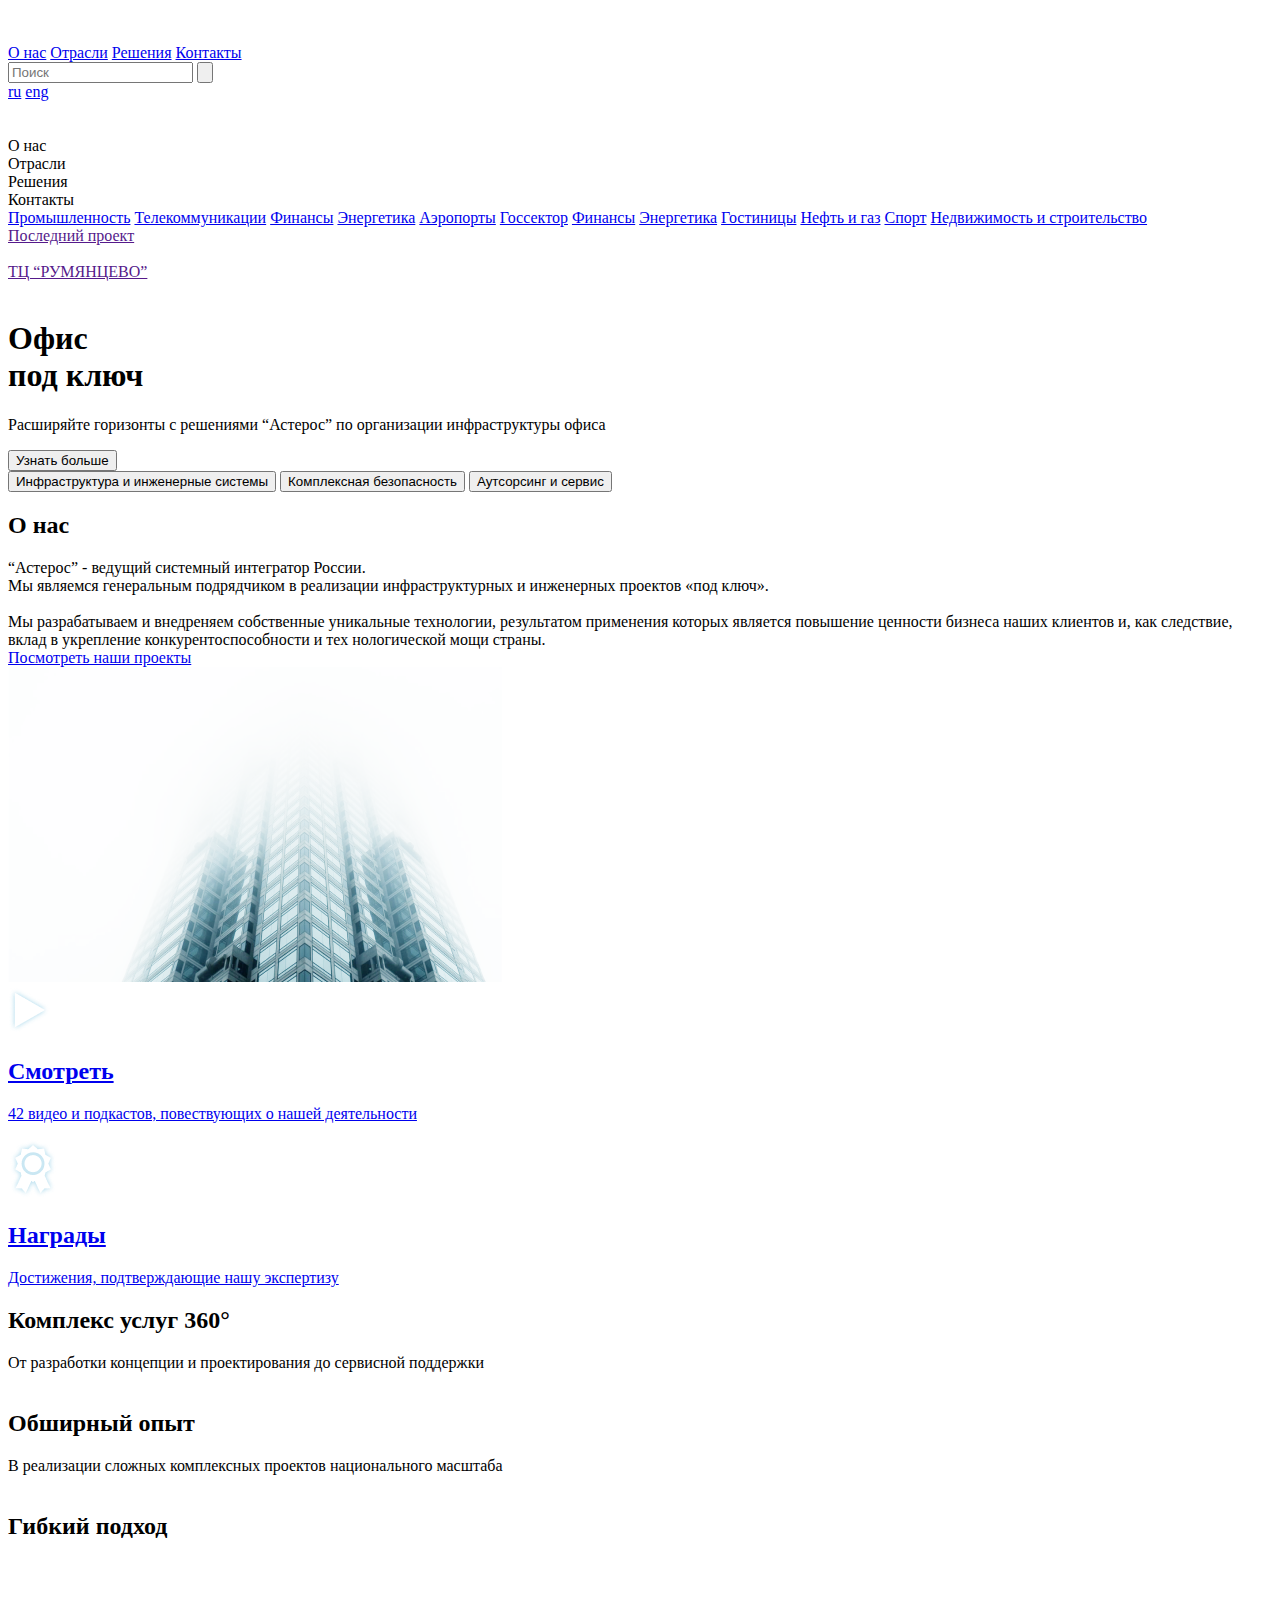
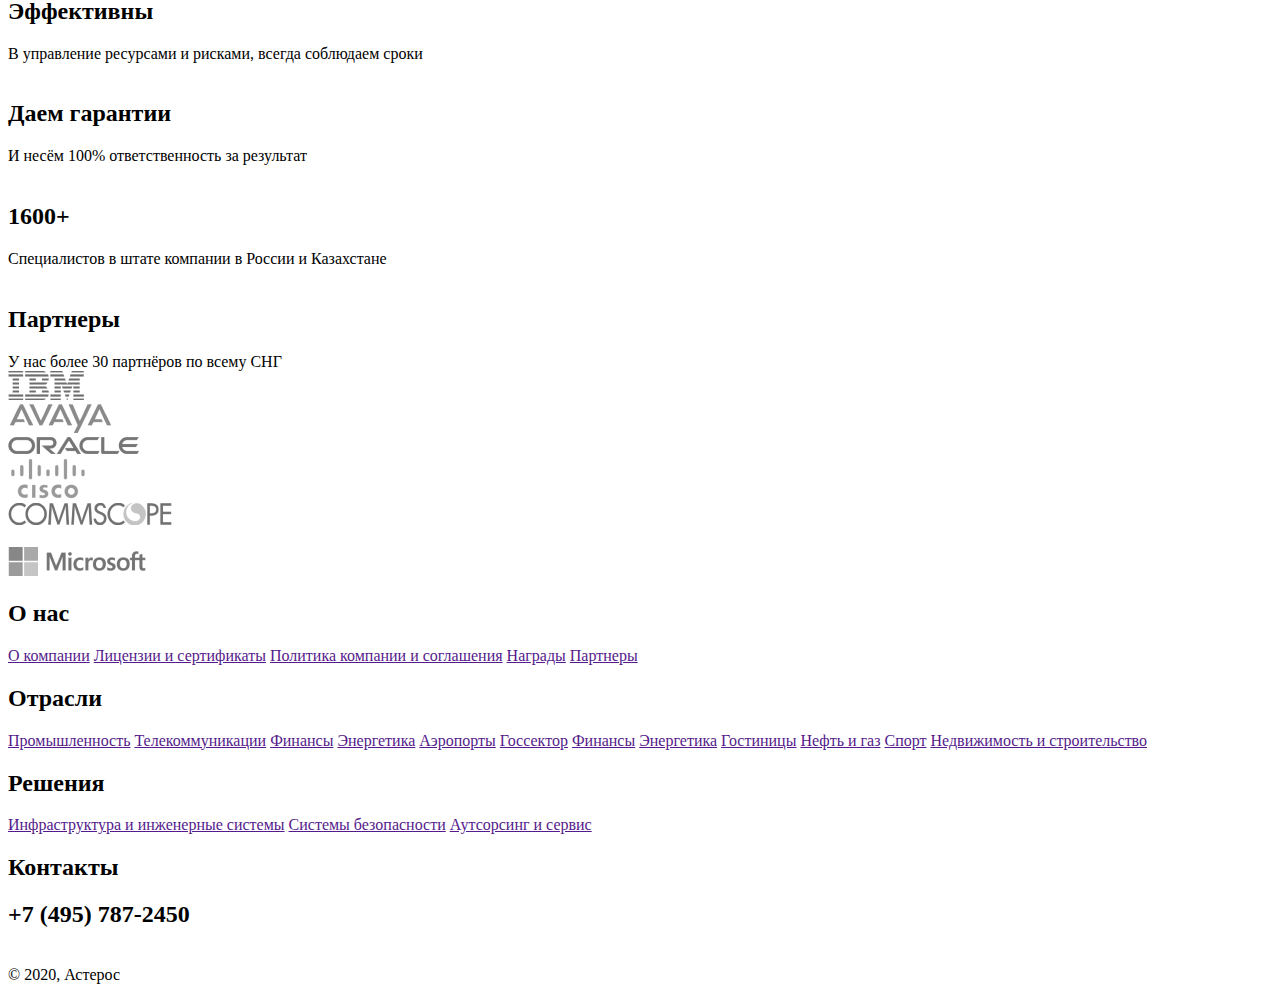
==== index.html @ a2f2f981 "Update index.html" ====
<!DOCTYPE html>
<html lang="ru">
<head>
    <meta charset="UTF-8">
    <meta name="viewport" content="width=device-width, initial-scale=1.0">
    <link rel="stylesheet" href="../Asteros/css/style.css">
    <link href="https://fonts.googleapis.com/css2?family=Montserrat:wght@200;300&family=Oswald:wght@200;300;400&display=swap" rel="stylesheet">
    <script src="https://ajax.googleapis.com/ajax/libs/jquery/2.2.0/jquery.min.js"></script>
    <script>
     jQuery(document).ready(function($){ 
        $(".header__burger").click(function(){
		$(".menu--dis").toggleClass("menu"); return false;
	});
        $(".menu__burger").click(function(){
		$(".menu--dis").toggleClass("menu"); return false;
	    });
    });
     </script>
    <title>Asteros</title>
</head>

<body>
    <!-- Header -->
    <header class="header">
        <div class="container">
            <div class="header__inner">
                <div class="header__burger">
                    <img src="img/header/burger.png" alt="">
                </div>

                <div class="header__logo">
                    <img src="img/header/Logo.png" alt="">
                </div>

                <nav class="nav">
                        <a class='nav__link' href="#">О нас</a>
                        <a class='nav__link' href="#">Отрасли</a>
                        <a class='nav__link' href="#">Решения</a>
                        <a class='nav__link' href="#">Контакты</a>
                </nav>

                <form class="search">
                    <input class="search__item" type="search" name="search" placeholder='Поиск' id="">
                    <button class="search__btn" type='submit'><img src="img/header/search.png" alt=""></button>
                </form>

                <div class="header__lang">
                   <a class='lang lang active' href="#">ru</a>
                   <a class='lang eng' href="#">eng</a>
                </div>
            </div>

            <div class="menu--dis">
                <div class="menu--white">
                    <div class="menu__burger"><img src="img/header/menu/burger.png" alt=""></div>

                    <div class="menu__title">
                        <div class="menu__logo"><img src="img/header/Logo.png" alt=""></div>
                        <div class="menu__links">
                            <div class="menu__links--text">О нас</div>
                            <div class="menu__links--text">Отрасли</div>
                            <div class="menu__links--text active">Решения</div>
                            <div class="menu__links--text">Контакты</div>
                        </div>
                    </div>
                </div>
                <div class="menu--blue">
                    <div class="menu__inner">
                        <div class="menu__text">
                            <a href="#">Промышленность</a>
                            <a href="#">Телекоммуникации</a>
                            <a href="#">Финансы</a>
                            <a href="#">Энергетика</a>
                            <a href="#">Аэропорты</a>
                            <a href="#">Госсектор</a>
                            <a href="#">Финансы</a>
                            <a href="#">Энергетика</a>
                            <a href="#">Гостиницы</a>
                            <a href="#">Нефть и газ</a>
                            <a href="#">Спорт</a>
                            <a href="#">Недвижимость и строительство</a>
                        </div>

                        <div class="proj">
                            <a href="">
                                <div class="proj__title">Последний проект</div>
                                <div class="proj__img"><img src="img/header/menu/proj.png" alt=""></div>
                                <div class="proj__text">ТЦ “РУМЯНЦЕВО”</div>
                            </a>
                        </div>
                    </div>
                </div>
            </div>





        </div>
    </header>
    <!-- /Header -->

    <!-- Intro -->
    <div class="intro">
        <div class="container">
            <div class="slider">
                <div class="slider__item"></div>
                <div class="slider__item"></div>
                <div class="slider__item"></div>
                <div class="slider__item slider__item--active"></div>
            </div>
            <div class="intro__inner">
                <div class="intro__img">
                    <img src="img/intro/intro.png" alt="">
                </div>

                <div class="intro__text">
                    <div class="intro__title">
                        <h1>Офис <br>под ключ</h1>
                    </div>

                    <div class="intro__description">
                        <p>Расширяйте горизонты с решениями “Астерос” по организации инфраструктуры офиса</p>
                    </div>

                    <button class="intro__btn btn">Узнать больше</button>
                </div>
            </div>
        </div>
    </div>
    <!-- /Intro -->

    <!-- Content -->
    <section class="section">
        <div class="container">
            <div class="content">
                <div class="content__menu content__menu--top ">
                    <button class="content__btn content__btn--top">Инфраструктура
                        и инженерные системы</button>
                    <button class="content__btn content__btn--top">Комплексная
                        безопасность</button>
                    <button class="content__btn content__btn--top">Аутсорсинг и сервис</button>
                </div>

                <div class="aboutus">

                    <div class="aboutus__text">
                        <div class="aboutus__title"><h2>О нас</h2></div>

                        <div class="aboutus__description">“Астерос” - ведущий системный интегратор России.
                        <br>Мы являемся генеральным подрядчиком в реализации инфраструктурных и инженерных проектов «под ключ».<br>
                        <br>Мы разрабатываем и внедреняем собственные уникальные технологии, результатом применения которых является повышение ценности бизнеса наших клиентов и, как следствие, вклад в укрепление конкурентоспособности и тех нологической мощи страны.</div>

                        <div class="aboutus__btn btn"><a href="#">Посмотреть наши проекты</a></div>
                    </div>

                    <div class="aboutus__img"><img src="img/content/img.png" alt=""></div>
                </div>

                <div class="content__menu content__menu--bottom">
                    <a href="#">
                        <div class="content__btn content__btn--bottom">
                            <div class="content__icon">
                                <img src="img/content/play.png" alt="">
                            </div>

                            <div class="content__title"><h2>Смотреть</h2></div>

                            <div class="content__text">
                                <p>42 видео и подкастов, повествующих о нашей деятельности </p>
                            </div>
                        </div>
                    </a>

                    <a href="#">
                        <div class="content__btn content__btn--bottom">
                            <div class="content__icon">
                                <img src="img/content/reward.png" alt="">
                            </div>

                            <div class="content__title"><h2>Награды</h2></div>

                            <div class="content__text">
                                <p>Достижения, подтверждающие нашу экспертизу </p>
                            </div>
                        </div>
                    </a>
                </div>
            </div>
        </div>
    </section>
    <!-- /Content -->

    <!-- Advantage -->
    <section class="section">
        <div class="container">
            <div class="advantage">
                <div class="advantage__block">
                    <div class="advantage__text">
                        <div class="advantage__title"><h2>Комплекс услуг 360°</h2></div>
                        <div class="advantage__description">От разработки концепции и проектирования до сервисной поддержки</div>
                    </div>
                    <div class="advantage__icon"><img src="img/advantage/key.png" alt=""></div>
                </div>

                <div class="advantage__block">
                    <div class="advantage__text">
                        <div class="advantage__title"><h2>Обширный опыт</h2></div>
                        <div class="advantage__description">В реализации сложных комплексных проектов национального масштаба</div>
                    </div>
                    <div class="advantage__icon"><img src="img/advantage/like.png" alt=""></div>
                </div>

                <div class="advantage__block last">
                    <div class="advantage__text">
                        <div class="advantage__title"><h2>Гибкий подход</h2></div>
                        <div class="advantage__description advantage__description--disable"></div>
                    </div>
                    <div class="advantage__icon"><img src="img/advantage/wave.png" alt=""></div>
                </div>

                <div class="advantage__block">
                    <div class="advantage__text">
                        <div class="advantage__title"><h2>Эффективны</h2></div>
                        <div class="advantage__description">В управление ресурсами и рисками, всегда соблюдаем сроки</div>
                    </div>
                    <div class="advantage__icon"><img src="img/advantage/flag.png" alt=""></div>
                </div>

                <div class="advantage__block">
                    <div class="advantage__text">
                        <div class="advantage__title"><h2>Даем гарантии</h2></div>
                        <div class="advantage__description">И несём 100% ответственность за результат</div>
                    </div>
                    <div class="advantage__icon"><img src="img/advantage/shld.png" alt=""></div>
                </div>

                <div class="advantage__block last">
                    <div class="advantage__text">
                        <div class="advantage__title"><h2>1600+</h2></div>
                        <div class="advantage__description">Специалистов в штате компании в России и Казахстане</div>
                    </div>
                    <div class="advantage__icon"><img src="img/advantage/pers.png" alt=""></div>
                </div>

            </div>
        </div>
    </section>
    <!-- /Advantage -->

    <!-- Partners -->
    <section class="section">
        <div class="container">
            <div class="partners">
                <div class="partners__text">
                    <div class="partners__title"><h2>Партнеры</h2></div>
                    <div class="partners__description">У нас более 30 партнёров по всему СНГ</div>
                </div>
                <div class="partners__icons">
                    <div class="partners__img"><img src="img/partners/ibm.png" alt=""></div>
                    <div class="partners__img"><img src="img/partners/avaya.png" alt=""></div>
                    <div class="partners__img"><img src="img/partners/oracle.png" alt=""></div>
                    <div class="partners__img"><img src="img/partners/cisco.png" alt=""></div>
                    <div class="partners__img"><img src="img/partners/commscope.png" alt=""></div>
                    <div class="partners__img"><img src=".img/partners/hp.png" alt=""></div>
                    <div class="partners__img"><img src="img/partners/ms.png" alt=""></div>
                </div>
            </div>
        </div>
    </section>
    <!-- /Partners -->

    <!-- Footer -->
    <footer class="footer">
        <div class="container">
            <div class="footer__menu">
                <div class="footer__col">
                    <div class="footer__title"><h2>О нас</h2></div>
                    <div class="footer__links">
                        <a href="">О компании</a>
                        <a href="">Лицензии и сертификаты</a>
                        <a href="">Политика компании и соглашения</a>
                        <a href="">Награды</a>
                        <a href="">Партнеры</a>
                    </div>
                </div>

                <div class="footer__col">
                    <div class="footer__title"><h2>Отрасли</h2></div>
                    <div class="footer__links">
                        <a href="">Промышленность</a>
                        <a href="">Телекоммуникации</a>
                        <a href="">Финансы</a>
                        <a href="">Энергетика</a>
                        <a href="">Аэропорты</a>
                        <a href="">Госсектор</a>
                        <a href="">Финансы</a>
                        <a href="">Энергетика</a>
                        <a href="">Гостиницы</a>
                        <a href="">Нефть и газ</a>
                        <a href="">Спорт</a>
                        <a href="">Недвижимость и строительство</a>
                    </div>
                </div>

                <div class="footer__col">
                    <div class="footer__title"><h2>Решения</h2></div>
                    <div class="footer__links">
                        <a href="">Инфраструктура и инженерные системы</a>
                        <a href="">Системы безопасности</a>
                        <a href="">Аутсорсинг и сервис</a>
                    </div>
                </div>

                <div class="footer__col">
                    <div class="footer__title"><h2>Контакты</h2></div>
                    <div class="footer__contacts">
                        <h2>+7 (495) 787-2450</h2>
                        <div class="footer__social">
                            <a href=""><img src="img/social/mail.png" alt=""></a>
                            <a href=""><img src="img/social/fb.png" alt=""></a>
                            <a href=""><img src="img/social/insta.png" alt=""></a>
                        </div>
                    </div>
                </div>
            </div>
            <div class="footer__row">
                <div class="footer__text">© 2020, Астерос</div>
            </div>
        </div>
    </footer>
    <!-- /Footer -->

</body>

</html>
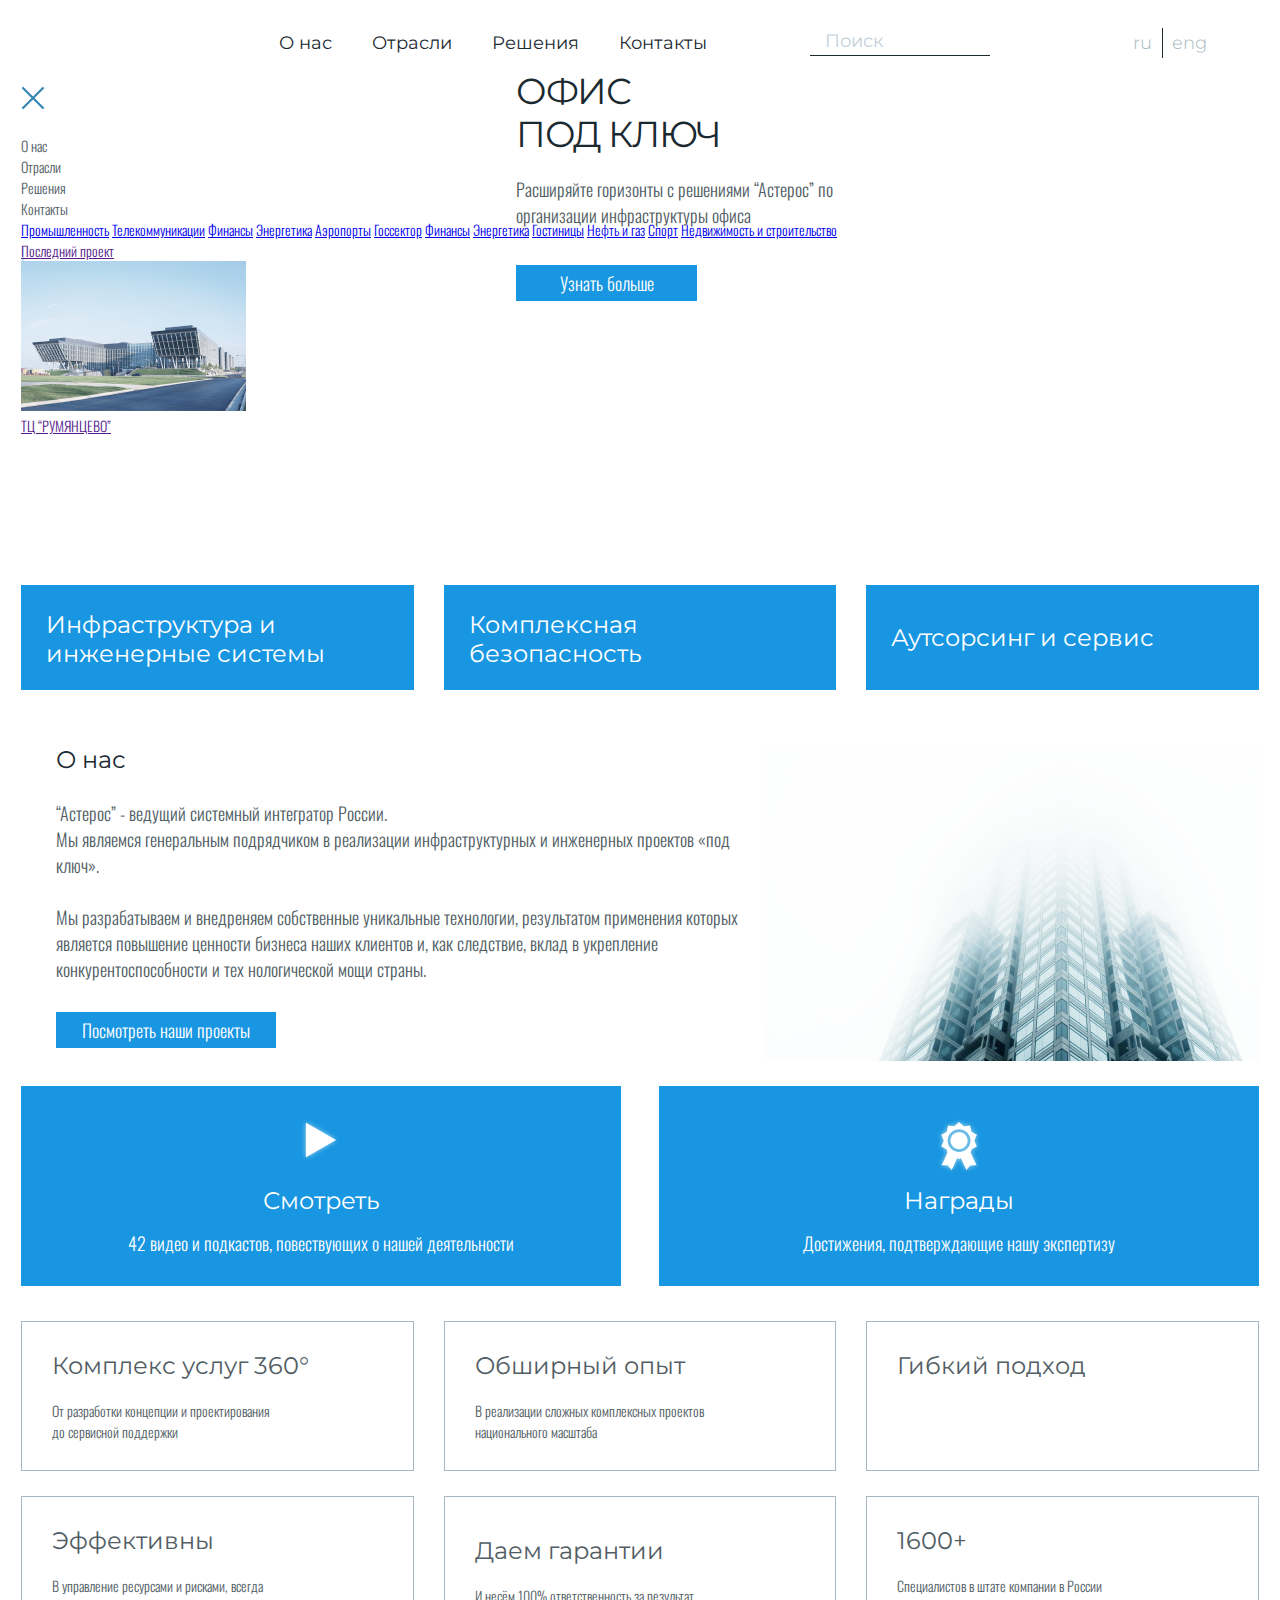
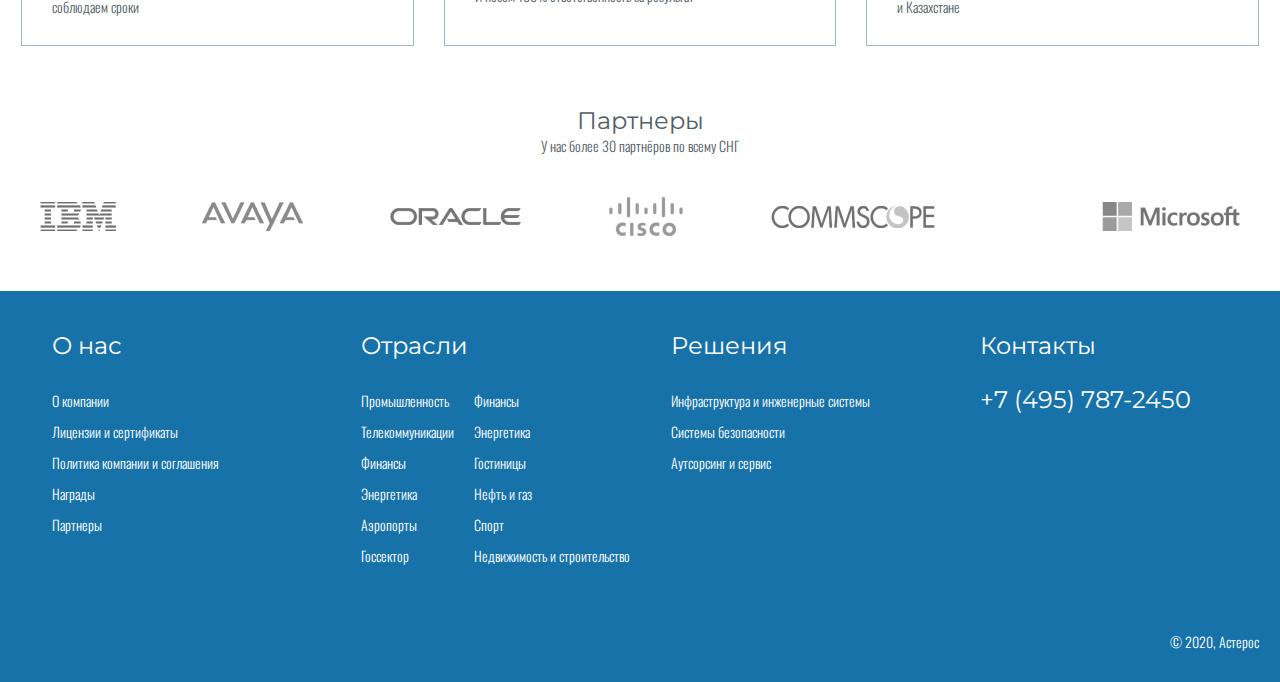
==== commit b2777787: "Update index.html" ====
--- a/index.html
+++ b/index.html
@@ -3,7 +3,7 @@
 <head>
     <meta charset="UTF-8">
     <meta name="viewport" content="width=device-width, initial-scale=1.0">
-    <link rel="stylesheet" href="../Asteros/css/style.css">
+    <link rel="stylesheet" href="style.css">
     <link href="https://fonts.googleapis.com/css2?family=Montserrat:wght@200;300&family=Oswald:wght@200;300;400&display=swap" rel="stylesheet">
     <script src="https://ajax.googleapis.com/ajax/libs/jquery/2.2.0/jquery.min.js"></script>
     <script>
--- a/style.css
+++ b/style.css
@@ -0,0 +1,541 @@
+body {
+    margin: 0;
+
+    font-family: 'Oswald', sans-serif;
+    font-size: 14px;
+    font-weight: 300;
+    color: #525E65;
+}
+
+*,
+*:before,
+*:after {
+    box-sizing: border-box;
+}
+
+h1,h2,h3,p {
+    margin: 0;
+    padding: 0;
+}
+
+/* Container 
+======================================*/
+.container {
+    width: 100%;
+    max-width: 1238px;
+    margin: 0 auto;
+    position: relative;
+}
+
+/* Section
+===================================== */
+.section {
+    margin-top: 35px;
+}
+
+/* Nav 
+======================================*/
+.nav{
+    font-size: 18px;
+    font-family: 'Montserrat', sans-serif;
+
+    display: flex;
+}
+
+.nav__link{    
+    text-decoration: none;
+
+    margin-right: 40px;
+
+    color: #1B2931;
+    font-weight: 400;
+    
+    background-image: linear-gradient(#1B2931, #1B2931);
+    background-position: 0% 100%;
+    background-repeat: no-repeat;
+    background-size: 0% 1px;
+    transition: background-size .2s;
+}
+.nav__link:last-child {
+    margin-right: 0;
+}
+.nav__link:hover {
+    background-size: 100% 1px;
+}
+
+/* Search
+===================================== */
+.search {
+    display: flex;
+    align-items: center;
+
+    margin-left: 35px:
+}
+.search__item {
+    padding: 5px 15px 5px 15px;
+
+    border: none;
+    border-bottom: 1px solid #1B2931;
+    max-width: 180px;
+}
+::placeholder {
+    font-family: 'Montserrat', sans-serif;
+    font-size: 18px;
+    color: #C3D0D8;
+}
+.search__btn {
+    border: none;
+    background-color: transparent;
+
+    padding: 0;
+    margin: 0 20px;
+
+    cursor: pointer;
+}
+
+/* Header
+===================================== */
+.header {
+    width: 100%;
+    position: absolute;
+    top: 0;
+    left: 0;
+    z-index: 1000;
+}
+
+.header__inner {
+    display: flex;
+    justify-content: space-around;
+    align-items: center;
+
+    padding: 30px 0;
+}
+
+.header__lang {
+    display: flex;
+    justify-content: space-between;
+}
+    
+.lang {
+    font-family: 'Montserrat', sans-serif;
+    font-size: 18px;
+    color: #A8B8C1;
+    text-decoration: none;
+
+    background-image: linear-gradient(#79C6F4, #79C6F4);
+    background-position: 0% 100%;
+    background-repeat: no-repeat;
+    background-size: 0% 1px;
+    transition: background-size .2s;
+    
+    margin-right: 20px;
+}
+.lang:hover{
+    background-size: 100% 1px;
+}
+.lang:last-child {
+    margin-right: 0;
+    border-right: none;
+}
+
+.eng {
+    position: relative;
+}
+.eng::before {
+    content: "";
+
+    height: 30px;
+
+    border-left: 1px solid #1B2931;
+    
+    position: absolute;
+    top: -4px;
+    left: -10px;
+}
+.lang--active {
+    color: #1B2931;
+    background-image: linear-gradient(#79C6F4, #79C6F4);
+    background-position: 0% 100%;
+    background-repeat: no-repeat;
+    background-size: 100% 1px;
+}
+
+/* Intro
+===================================== */
+.intro {
+    height: 550px;
+
+    padding-top: 70px;
+}
+
+.intro__inner {
+    display: flex;
+}
+
+.intro__img {
+    margin-left: 105px;
+}
+.intro__img >img {
+    max-width: 100%;
+    max-height: 480px;
+    height: auto;
+
+    display: block;
+}
+
+.intro__text {
+    display: flex;
+    flex-direction: column;
+    justify-content: center;
+
+    margin: 0 auto;
+
+    max-width: 353px;
+}
+
+.intro__title{
+    font-family: 'Montserrat', sans-serif;
+    text-transform: uppercase;
+    letter-spacing: -0.1em;
+}
+.intro__title > h1 {
+    font-weight: 400;
+    font-size: 36px;
+    color: #1B2931;
+    line-height: 1.2;
+
+    margin-bottom: 0;
+}
+
+.intro__description{
+    font-size: 18px;
+
+    margin-top: 20px;
+    
+    max-height: 300px;
+    overflow: hidden;
+}
+
+.intro__btn {
+    width: 181px;
+    height: 36px;
+
+    margin-top: 37px;
+}
+.btn {
+    font-size: 18px;
+    font-family: 'Oswald', sans-serif;
+    font-weight: 300;
+    color: white;
+    background-color: #1896E1;
+
+    border: 1px solid transparent;
+    cursor: pointer;
+}
+
+/* Slider
+===================================== */
+.slider {
+    position: absolute;
+    top: 176px;
+    left: 0;
+
+    display: flex;
+    flex-direction: column;
+    justify-content: space-between;
+    align-items: center;
+    
+    height: 130px;
+    cursor: pointer;
+}
+
+.slider__item {
+    content: "";
+
+    height: 25px;
+    border-left: 2px solid #1896E1;
+
+    opacity: .25;
+}
+.slider__item:hover {
+    transition: opacity 0.2s linear;
+    transition: border-width 0.1s linear;
+    opacity: 1;
+    border-width: 4px;
+}
+
+.slider__item--active {
+    border-left: 4px solid#1896E1;
+    opacity: 1;
+}
+
+/* Content
+===================================== */
+.content {
+
+}
+
+.content__menu {
+    display: flex;
+    flex-direction: row;
+
+}
+
+.content__menu--bottom {
+    justify-content: space-between;
+}
+.content__menu--bottom > a {
+    text-decoration: none;
+}
+
+.content__btn {
+    display: block;
+
+    background-color: #1896E1;
+    color: white;
+
+    font-size: 24px;
+    font-family: 'Montserrat', sans-seriif;
+    border: none;
+
+    margin-right: 30px;
+
+    cursor: pointer;
+}
+
+.content__btn--bottom {
+    text-decoration: none;
+    color: white;
+
+    display: flex;
+    flex-direction: column;
+    align-items: center;
+    justify-content: center;
+    
+    width: 600px;
+    height: 200px;
+}
+
+.content__btn--top {
+    width: 393px;
+    height: 105px;
+
+    text-align: left;
+
+    padding: 25px;
+}
+
+.content__btn:last-child {
+    margin-right: 0;
+}
+
+.content__title {
+    margin-top: 10px;
+}
+h2 {
+    font-family: 'Montserrat', sans-serif;
+    font-size: 24px;
+    font-weight: normal;
+}
+
+.content__text {
+    margin-top: 15px;
+}
+.content__text > p {
+    font-size: 18px;
+    font-family: 'Oswald', sans-serif;
+    font-weight: 300;
+}
+
+.content__icon {
+    max-height: 60px;
+    height: 100%;
+}
+
+/* About us
+===================================== */
+.aboutus {
+    display: flex;
+
+    margin-bottom: 25px;
+    
+}
+
+.aboutus__text {
+    margin-top: 56px;
+    padding-left: 35px;
+
+    font-size: 18px;
+}
+
+.aboutus__title {
+    margin-bottom: 25px;
+}
+.aboutus__title > h2{
+    font-family: 'Montserrat', sans-serif;
+    font-size: 24px;
+    font-weight: 400;
+    line-height: 1.2;
+
+    color: #1B2931;
+
+    margin: 0;
+}
+
+.aboutus__btn {
+    width: 220px;
+    height: 36px;
+
+    display: flex;
+    justify-content: center;
+    align-items: center;
+
+    margin-top: 30px;
+}
+.aboutus__btn > a {
+    text-decoration: none;
+    color: white;
+}
+
+.aboutus__img {
+    padding-top: 56px;
+}
+.aboutus__img > img {
+    display: block;
+}
+
+/* Advantage
+===================================== */
+.advantage {
+    display: flex;
+    flex-direction: row;
+    flex-wrap: wrap;
+    justify-content: space-between;
+}
+
+.advantage__block {
+    height: 150px;
+    border: 1px solid #A8B8C1;
+
+    flex: 1 1 30%;
+
+    margin: 0 30px 25px 0;
+
+    display: flex;
+    align-items: center;
+}
+
+.last {
+    margin:  0;
+}
+
+.advantage__text {
+    padding: 0 15px 0 30px ;
+
+    flex: 0 0 80%;
+}
+
+.advantage__title > h2 {
+    font-weight: 400;
+}
+
+.advantage__description{
+    margin-top: 20px;
+}
+.advantage__description--disable {
+    height: 42px;
+}
+
+.advantage__icon {
+    flex: 0 0 20%;
+
+    position: relative;
+}
+.advantage__icon > img {
+    position: absolute;
+    left: 0;
+    top: -50px;
+}
+
+/* Partners
+===================================== */
+.partners {
+    display: flex;
+    flex-direction: column;
+    align-items: center;
+}
+
+.partners__text {
+    text-align: center;
+}
+
+.partners__icons {
+    width: 100%;
+    max-width: 1200px;
+
+    margin-top: 40px;
+
+    display: flex;
+    flex-direction: row;
+    align-items: center;
+    justify-content: space-between;
+}
+
+/* Footer
+===================================== */
+.footer {
+    padding-top: 40px;
+    margin-top: 50px;
+
+    background-color: #1672A9;
+}
+
+.footer__menu {
+    display: flex;
+    flex-direction: row;
+    justify-content: space-around;
+}
+
+.footer__col {
+    flex: 0 0 20%;
+    color: white;
+}
+
+.footer__links {
+    display: flex;
+    flex-direction: column;
+    flex-wrap: wrap;
+    column-gap: 20px;
+
+    max-height: 190px;
+
+    margin-top: 20px;
+}
+.footer__links > a {
+    text-decoration: none;
+    
+    color: white;
+
+    margin-top: 10px;
+}
+
+.footer__contacts > h2{
+    margin: 25px 0 25px 0;
+}
+
+.footer__social {
+    display: flex;
+    flex-direction: row;
+    align-items: center;
+}
+.footer__social > a > img {
+    margin-right: 15px;
+}
+
+.footer__row {
+    color: white;
+
+    text-align: right;
+    margin-top: 65px;
+    padding-bottom: 30px;
+}
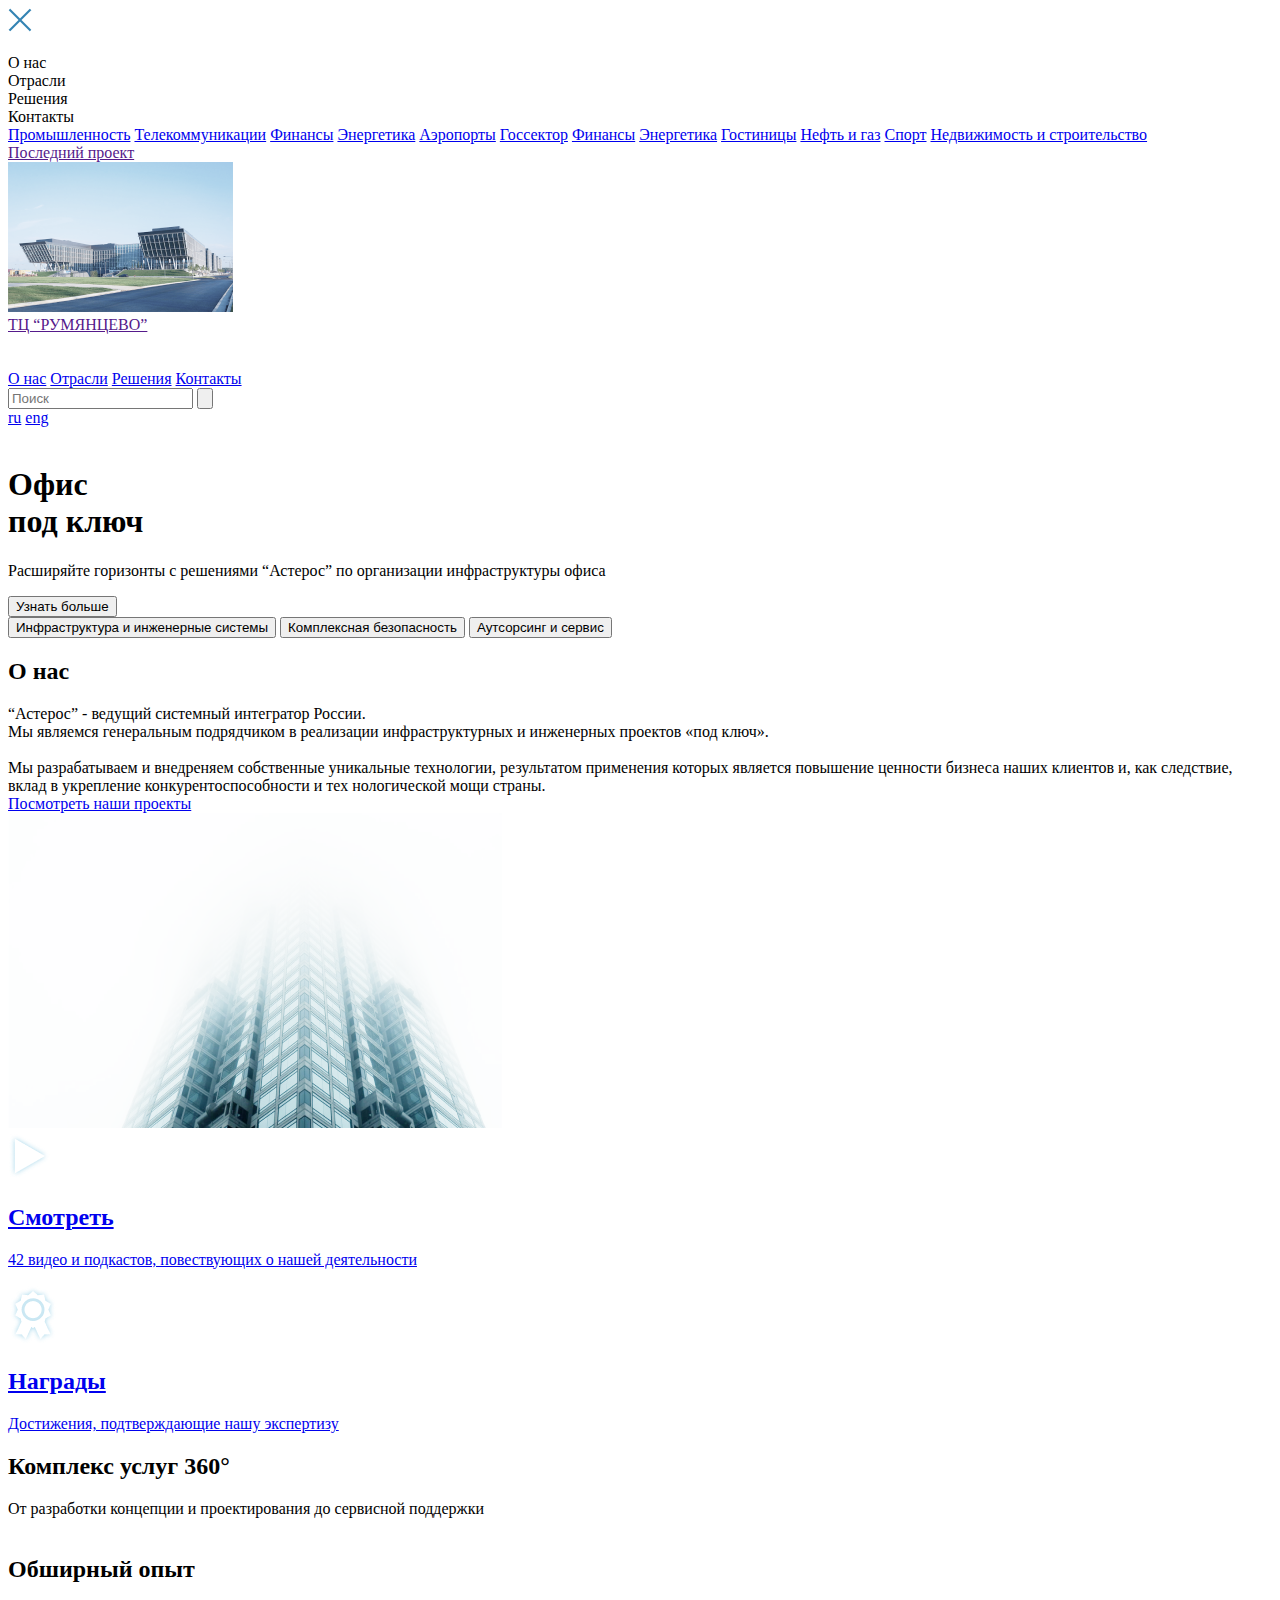
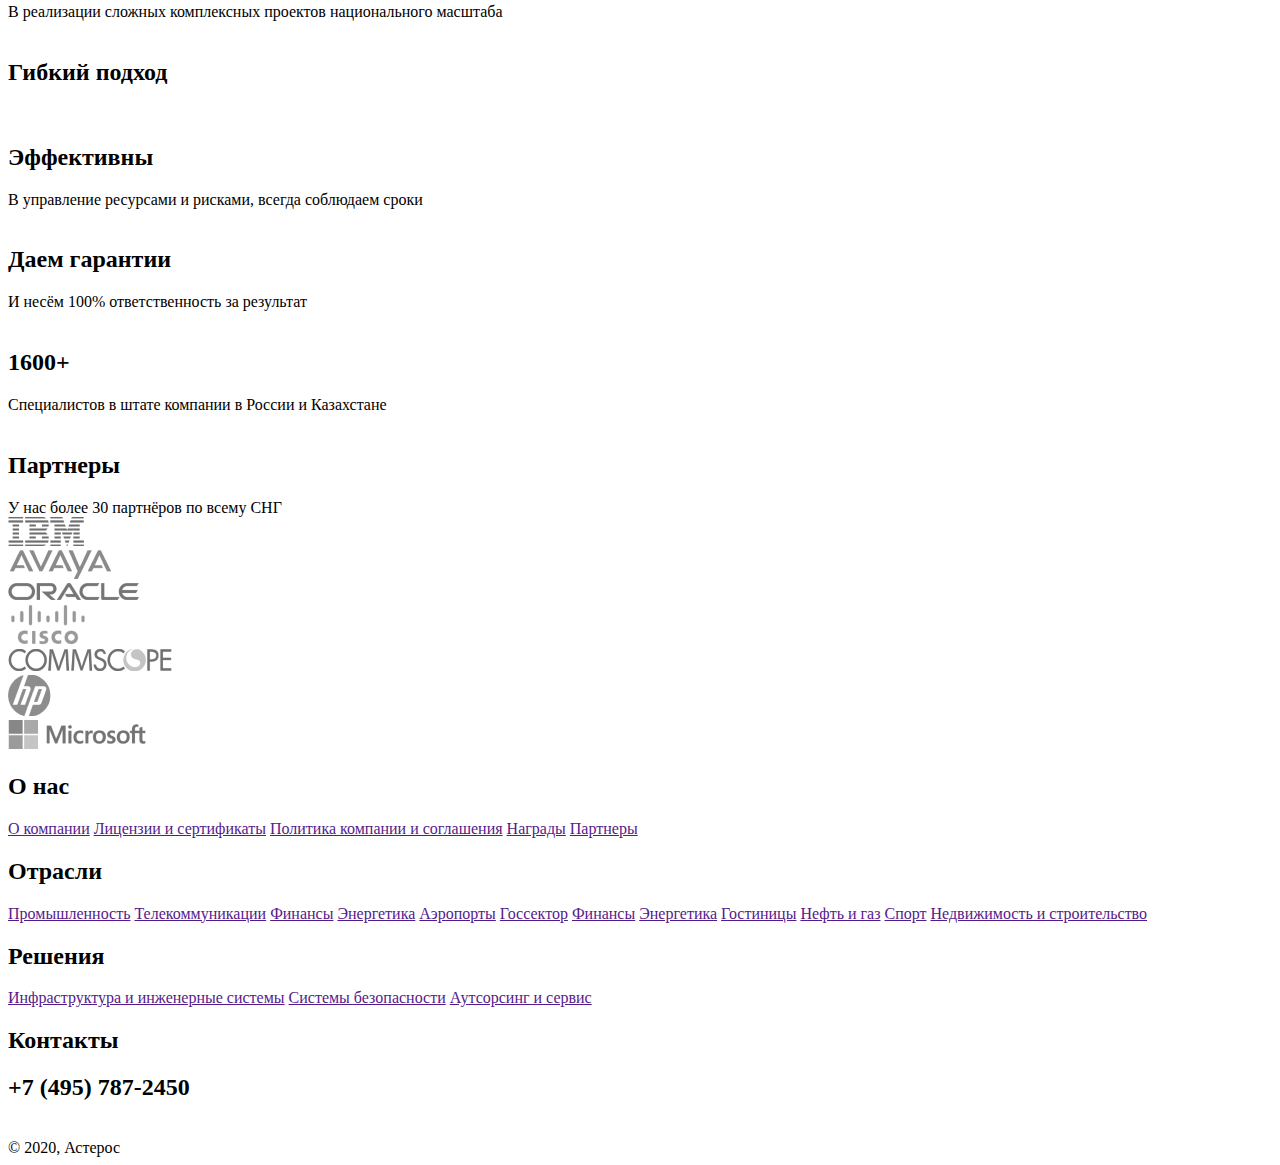
==== commit 1134f826: "Update index.html" ====
--- a/index.html
+++ b/index.html
@@ -3,7 +3,7 @@
 <head>
     <meta charset="UTF-8">
     <meta name="viewport" content="width=device-width, initial-scale=1.0">
-    <link rel="stylesheet" href="style.css">
+    <link rel="stylesheet" href="css/style.css">
     <link href="https://fonts.googleapis.com/css2?family=Montserrat:wght@200;300&family=Oswald:wght@200;300;400&display=swap" rel="stylesheet">
     <script src="https://ajax.googleapis.com/ajax/libs/jquery/2.2.0/jquery.min.js"></script>
     <script>
@@ -22,6 +22,52 @@
 <body>
     <!-- Header -->
     <header class="header">
+
+        <div class="menu--dis">
+            <div class="menu--white">
+                <div class="menu__burger"><img src="img/header/menu/burger.png" alt=""></div>
+
+                <div class="menu__title">
+                    <div class="menu__logo"><img src="img/header/Logo.png" alt=""></div>
+                    <div class="menu__links">
+                        <div class="menu__links--text">О нас</div>
+                        <div class="menu__links--text active">Отрасли</div>
+                        <div class="menu__links--text">Решения</div>
+                        <div class="menu__links--text">Контакты</div>
+                    </div>
+                </div>
+            </div>
+            <div class="menu--blue">
+                <div class="menu__inner">
+                    <div class="menu__text">
+                        <a href="#">Промышленность</a>
+                        <a href="#">Телекоммуникации</a>
+                        <a href="#">Финансы</a>
+                        <a href="#">Энергетика</a>
+                        <a href="#">Аэропорты</a>
+                        <a href="#">Госсектор</a>
+                        <a href="#">Финансы</a>
+                        <a href="#">Энергетика</a>
+                        <a href="#">Гостиницы</a>
+                        <a href="#">Нефть и газ</a>
+                        <a href="#">Спорт</a>
+                        <a href="#">Недвижимость и строительство</a>
+                    </div>
+
+                    <div class="proj">
+                        <a href="">
+                            <div class="proj__title">Последний проект</div>
+                            <div class="proj__img"><img src="img/header/menu/proj.png" alt=""></div>
+                            <div class="proj__text">ТЦ “РУМЯНЦЕВО”</div>
+                        </a>
+                    </div>
+                </div>
+            </div>
+        </div>
+
+
+
+
         <div class="container">
             <div class="header__inner">
                 <div class="header__burger">
@@ -50,47 +96,7 @@
                 </div>
             </div>
 
-            <div class="menu--dis">
-                <div class="menu--white">
-                    <div class="menu__burger"><img src="img/header/menu/burger.png" alt=""></div>
-
-                    <div class="menu__title">
-                        <div class="menu__logo"><img src="img/header/Logo.png" alt=""></div>
-                        <div class="menu__links">
-                            <div class="menu__links--text">О нас</div>
-                            <div class="menu__links--text">Отрасли</div>
-                            <div class="menu__links--text active">Решения</div>
-                            <div class="menu__links--text">Контакты</div>
-                        </div>
-                    </div>
-                </div>
-                <div class="menu--blue">
-                    <div class="menu__inner">
-                        <div class="menu__text">
-                            <a href="#">Промышленность</a>
-                            <a href="#">Телекоммуникации</a>
-                            <a href="#">Финансы</a>
-                            <a href="#">Энергетика</a>
-                            <a href="#">Аэропорты</a>
-                            <a href="#">Госсектор</a>
-                            <a href="#">Финансы</a>
-                            <a href="#">Энергетика</a>
-                            <a href="#">Гостиницы</a>
-                            <a href="#">Нефть и газ</a>
-                            <a href="#">Спорт</a>
-                            <a href="#">Недвижимость и строительство</a>
-                        </div>
-
-                        <div class="proj">
-                            <a href="">
-                                <div class="proj__title">Последний проект</div>
-                                <div class="proj__img"><img src="img/header/menu/proj.png" alt=""></div>
-                                <div class="proj__text">ТЦ “РУМЯНЦЕВО”</div>
-                            </a>
-                        </div>
-                    </div>
-                </div>
-            </div>
+            
 
 
 
@@ -262,7 +268,7 @@
                     <div class="partners__img"><img src="img/partners/oracle.png" alt=""></div>
                     <div class="partners__img"><img src="img/partners/cisco.png" alt=""></div>
                     <div class="partners__img"><img src="img/partners/commscope.png" alt=""></div>
-                    <div class="partners__img"><img src=".img/partners/hp.png" alt=""></div>
+                    <div class="partners__img"><img src="img/partners/hp.png" alt=""></div>
                     <div class="partners__img"><img src="img/partners/ms.png" alt=""></div>
                 </div>
             </div>
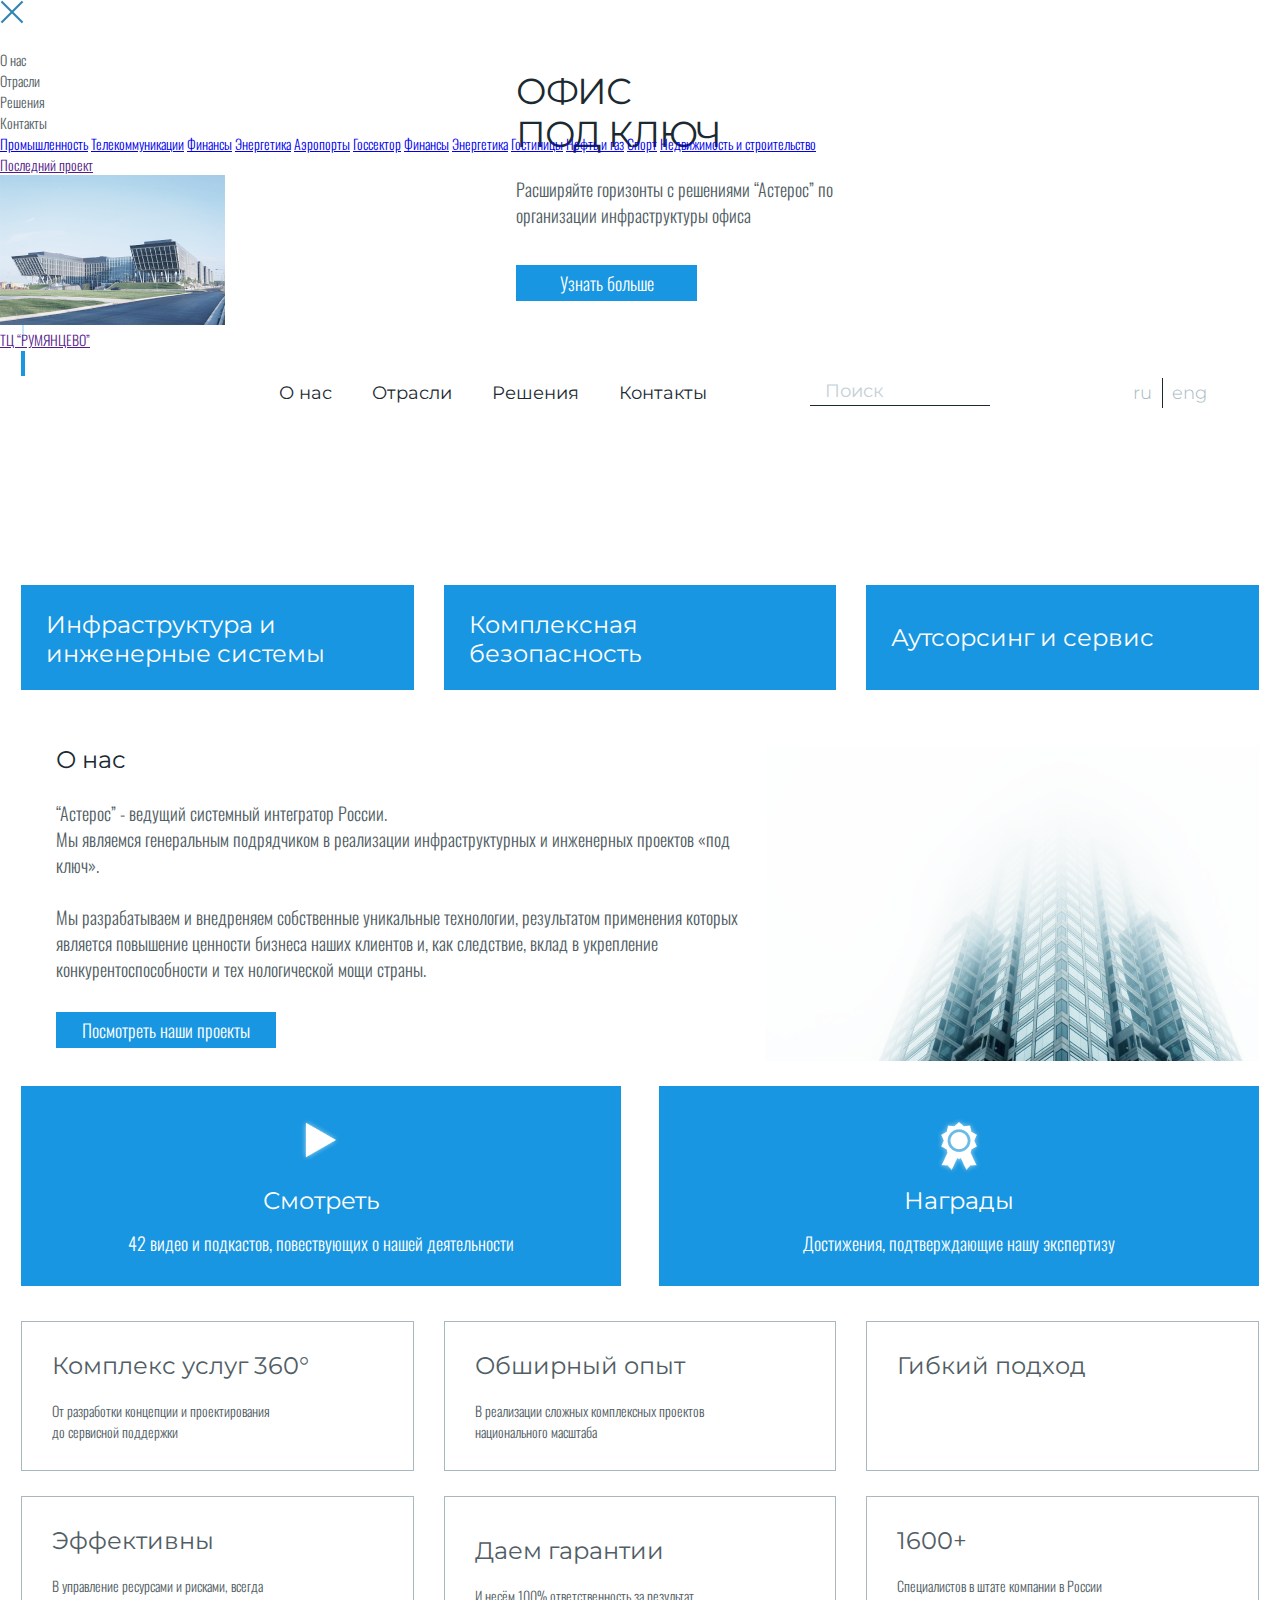
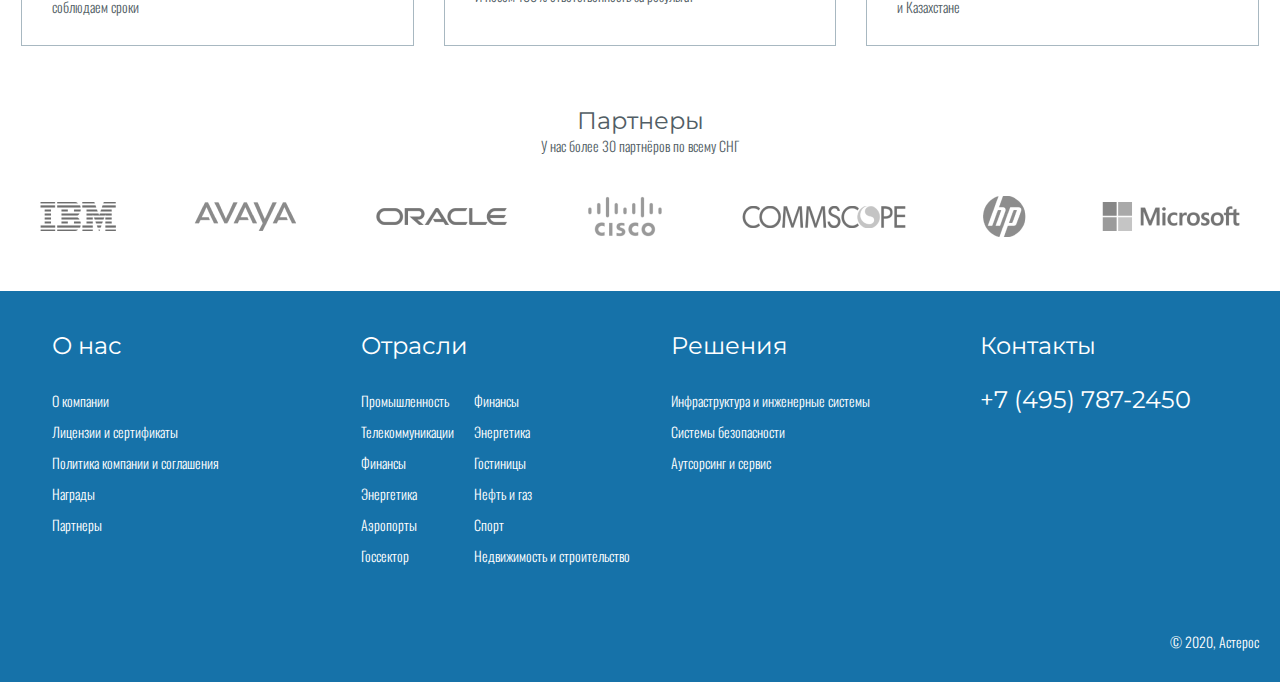
==== commit 5473753a: "Update index.html" ====
--- a/index.html
+++ b/index.html
@@ -3,7 +3,7 @@
 <head>
     <meta charset="UTF-8">
     <meta name="viewport" content="width=device-width, initial-scale=1.0">
-    <link rel="stylesheet" href="css/style.css">
+    <link rel="stylesheet" href="style.css">
     <link href="https://fonts.googleapis.com/css2?family=Montserrat:wght@200;300&family=Oswald:wght@200;300;400&display=swap" rel="stylesheet">
     <script src="https://ajax.googleapis.com/ajax/libs/jquery/2.2.0/jquery.min.js"></script>
     <script>
--- a/style.css
+++ b/style.css
@@ -0,0 +1,541 @@
+body {
+    margin: 0;
+
+    font-family: 'Oswald', sans-serif;
+    font-size: 14px;
+    font-weight: 300;
+    color: #525E65;
+}
+
+*,
+*:before,
+*:after {
+    box-sizing: border-box;
+}
+
+h1,h2,h3,p {
+    margin: 0;
+    padding: 0;
+}
+
+/* Container 
+======================================*/
+.container {
+    width: 100%;
+    max-width: 1238px;
+    margin: 0 auto;
+    position: relative;
+}
+
+/* Section
+===================================== */
+.section {
+    margin-top: 35px;
+}
+
+/* Nav 
+======================================*/
+.nav{
+    font-size: 18px;
+    font-family: 'Montserrat', sans-serif;
+
+    display: flex;
+}
+
+.nav__link{    
+    text-decoration: none;
+
+    margin-right: 40px;
+
+    color: #1B2931;
+    font-weight: 400;
+    
+    background-image: linear-gradient(#1B2931, #1B2931);
+    background-position: 0% 100%;
+    background-repeat: no-repeat;
+    background-size: 0% 1px;
+    transition: background-size .2s;
+}
+.nav__link:last-child {
+    margin-right: 0;
+}
+.nav__link:hover {
+    background-size: 100% 1px;
+}
+
+/* Search
+===================================== */
+.search {
+    display: flex;
+    align-items: center;
+
+    margin-left: 35px:
+}
+.search__item {
+    padding: 5px 15px 5px 15px;
+
+    border: none;
+    border-bottom: 1px solid #1B2931;
+    max-width: 180px;
+}
+::placeholder {
+    font-family: 'Montserrat', sans-serif;
+    font-size: 18px;
+    color: #C3D0D8;
+}
+.search__btn {
+    border: none;
+    background-color: transparent;
+
+    padding: 0;
+    margin: 0 20px;
+
+    cursor: pointer;
+}
+
+/* Header
+===================================== */
+.header {
+    width: 100%;
+    position: absolute;
+    top: 0;
+    left: 0;
+    z-index: 1000;
+}
+
+.header__inner {
+    display: flex;
+    justify-content: space-around;
+    align-items: center;
+
+    padding: 30px 0;
+}
+
+.header__lang {
+    display: flex;
+    justify-content: space-between;
+}
+    
+.lang {
+    font-family: 'Montserrat', sans-serif;
+    font-size: 18px;
+    color: #A8B8C1;
+    text-decoration: none;
+
+    background-image: linear-gradient(#79C6F4, #79C6F4);
+    background-position: 0% 100%;
+    background-repeat: no-repeat;
+    background-size: 0% 1px;
+    transition: background-size .2s;
+    
+    margin-right: 20px;
+}
+.lang:hover{
+    background-size: 100% 1px;
+}
+.lang:last-child {
+    margin-right: 0;
+    border-right: none;
+}
+
+.eng {
+    position: relative;
+}
+.eng::before {
+    content: "";
+
+    height: 30px;
+
+    border-left: 1px solid #1B2931;
+    
+    position: absolute;
+    top: -4px;
+    left: -10px;
+}
+.lang--active {
+    color: #1B2931;
+    background-image: linear-gradient(#79C6F4, #79C6F4);
+    background-position: 0% 100%;
+    background-repeat: no-repeat;
+    background-size: 100% 1px;
+}
+
+/* Intro
+===================================== */
+.intro {
+    height: 550px;
+
+    padding-top: 70px;
+}
+
+.intro__inner {
+    display: flex;
+}
+
+.intro__img {
+    margin-left: 105px;
+}
+.intro__img >img {
+    max-width: 100%;
+    max-height: 480px;
+    height: auto;
+
+    display: block;
+}
+
+.intro__text {
+    display: flex;
+    flex-direction: column;
+    justify-content: center;
+
+    margin: 0 auto;
+
+    max-width: 353px;
+}
+
+.intro__title{
+    font-family: 'Montserrat', sans-serif;
+    text-transform: uppercase;
+    letter-spacing: -0.1em;
+}
+.intro__title > h1 {
+    font-weight: 400;
+    font-size: 36px;
+    color: #1B2931;
+    line-height: 1.2;
+
+    margin-bottom: 0;
+}
+
+.intro__description{
+    font-size: 18px;
+
+    margin-top: 20px;
+    
+    max-height: 300px;
+    overflow: hidden;
+}
+
+.intro__btn {
+    width: 181px;
+    height: 36px;
+
+    margin-top: 37px;
+}
+.btn {
+    font-size: 18px;
+    font-family: 'Oswald', sans-serif;
+    font-weight: 300;
+    color: white;
+    background-color: #1896E1;
+
+    border: 1px solid transparent;
+    cursor: pointer;
+}
+
+/* Slider
+===================================== */
+.slider {
+    position: absolute;
+    top: 176px;
+    left: 0;
+
+    display: flex;
+    flex-direction: column;
+    justify-content: space-between;
+    align-items: center;
+    
+    height: 130px;
+    cursor: pointer;
+}
+
+.slider__item {
+    content: "";
+
+    height: 25px;
+    border-left: 2px solid #1896E1;
+
+    opacity: .25;
+}
+.slider__item:hover {
+    transition: opacity 0.2s linear;
+    transition: border-width 0.1s linear;
+    opacity: 1;
+    border-width: 4px;
+}
+
+.slider__item--active {
+    border-left: 4px solid#1896E1;
+    opacity: 1;
+}
+
+/* Content
+===================================== */
+.content {
+
+}
+
+.content__menu {
+    display: flex;
+    flex-direction: row;
+
+}
+
+.content__menu--bottom {
+    justify-content: space-between;
+}
+.content__menu--bottom > a {
+    text-decoration: none;
+}
+
+.content__btn {
+    display: block;
+
+    background-color: #1896E1;
+    color: white;
+
+    font-size: 24px;
+    font-family: 'Montserrat', sans-seriif;
+    border: none;
+
+    margin-right: 30px;
+
+    cursor: pointer;
+}
+
+.content__btn--bottom {
+    text-decoration: none;
+    color: white;
+
+    display: flex;
+    flex-direction: column;
+    align-items: center;
+    justify-content: center;
+    
+    width: 600px;
+    height: 200px;
+}
+
+.content__btn--top {
+    width: 393px;
+    height: 105px;
+
+    text-align: left;
+
+    padding: 25px;
+}
+
+.content__btn:last-child {
+    margin-right: 0;
+}
+
+.content__title {
+    margin-top: 10px;
+}
+h2 {
+    font-family: 'Montserrat', sans-serif;
+    font-size: 24px;
+    font-weight: normal;
+}
+
+.content__text {
+    margin-top: 15px;
+}
+.content__text > p {
+    font-size: 18px;
+    font-family: 'Oswald', sans-serif;
+    font-weight: 300;
+}
+
+.content__icon {
+    max-height: 60px;
+    height: 100%;
+}
+
+/* About us
+===================================== */
+.aboutus {
+    display: flex;
+
+    margin-bottom: 25px;
+    
+}
+
+.aboutus__text {
+    margin-top: 56px;
+    padding-left: 35px;
+
+    font-size: 18px;
+}
+
+.aboutus__title {
+    margin-bottom: 25px;
+}
+.aboutus__title > h2{
+    font-family: 'Montserrat', sans-serif;
+    font-size: 24px;
+    font-weight: 400;
+    line-height: 1.2;
+
+    color: #1B2931;
+
+    margin: 0;
+}
+
+.aboutus__btn {
+    width: 220px;
+    height: 36px;
+
+    display: flex;
+    justify-content: center;
+    align-items: center;
+
+    margin-top: 30px;
+}
+.aboutus__btn > a {
+    text-decoration: none;
+    color: white;
+}
+
+.aboutus__img {
+    padding-top: 56px;
+}
+.aboutus__img > img {
+    display: block;
+}
+
+/* Advantage
+===================================== */
+.advantage {
+    display: flex;
+    flex-direction: row;
+    flex-wrap: wrap;
+    justify-content: space-between;
+}
+
+.advantage__block {
+    height: 150px;
+    border: 1px solid #A8B8C1;
+
+    flex: 1 1 30%;
+
+    margin: 0 30px 25px 0;
+
+    display: flex;
+    align-items: center;
+}
+
+.last {
+    margin:  0;
+}
+
+.advantage__text {
+    padding: 0 15px 0 30px ;
+
+    flex: 0 0 80%;
+}
+
+.advantage__title > h2 {
+    font-weight: 400;
+}
+
+.advantage__description{
+    margin-top: 20px;
+}
+.advantage__description--disable {
+    height: 42px;
+}
+
+.advantage__icon {
+    flex: 0 0 20%;
+
+    position: relative;
+}
+.advantage__icon > img {
+    position: absolute;
+    left: 0;
+    top: -50px;
+}
+
+/* Partners
+===================================== */
+.partners {
+    display: flex;
+    flex-direction: column;
+    align-items: center;
+}
+
+.partners__text {
+    text-align: center;
+}
+
+.partners__icons {
+    width: 100%;
+    max-width: 1200px;
+
+    margin-top: 40px;
+
+    display: flex;
+    flex-direction: row;
+    align-items: center;
+    justify-content: space-between;
+}
+
+/* Footer
+===================================== */
+.footer {
+    padding-top: 40px;
+    margin-top: 50px;
+
+    background-color: #1672A9;
+}
+
+.footer__menu {
+    display: flex;
+    flex-direction: row;
+    justify-content: space-around;
+}
+
+.footer__col {
+    flex: 0 0 20%;
+    color: white;
+}
+
+.footer__links {
+    display: flex;
+    flex-direction: column;
+    flex-wrap: wrap;
+    column-gap: 20px;
+
+    max-height: 190px;
+
+    margin-top: 20px;
+}
+.footer__links > a {
+    text-decoration: none;
+    
+    color: white;
+
+    margin-top: 10px;
+}
+
+.footer__contacts > h2{
+    margin: 25px 0 25px 0;
+}
+
+.footer__social {
+    display: flex;
+    flex-direction: row;
+    align-items: center;
+}
+.footer__social > a > img {
+    margin-right: 15px;
+}
+
+.footer__row {
+    color: white;
+
+    text-align: right;
+    margin-top: 65px;
+    padding-bottom: 30px;
+}
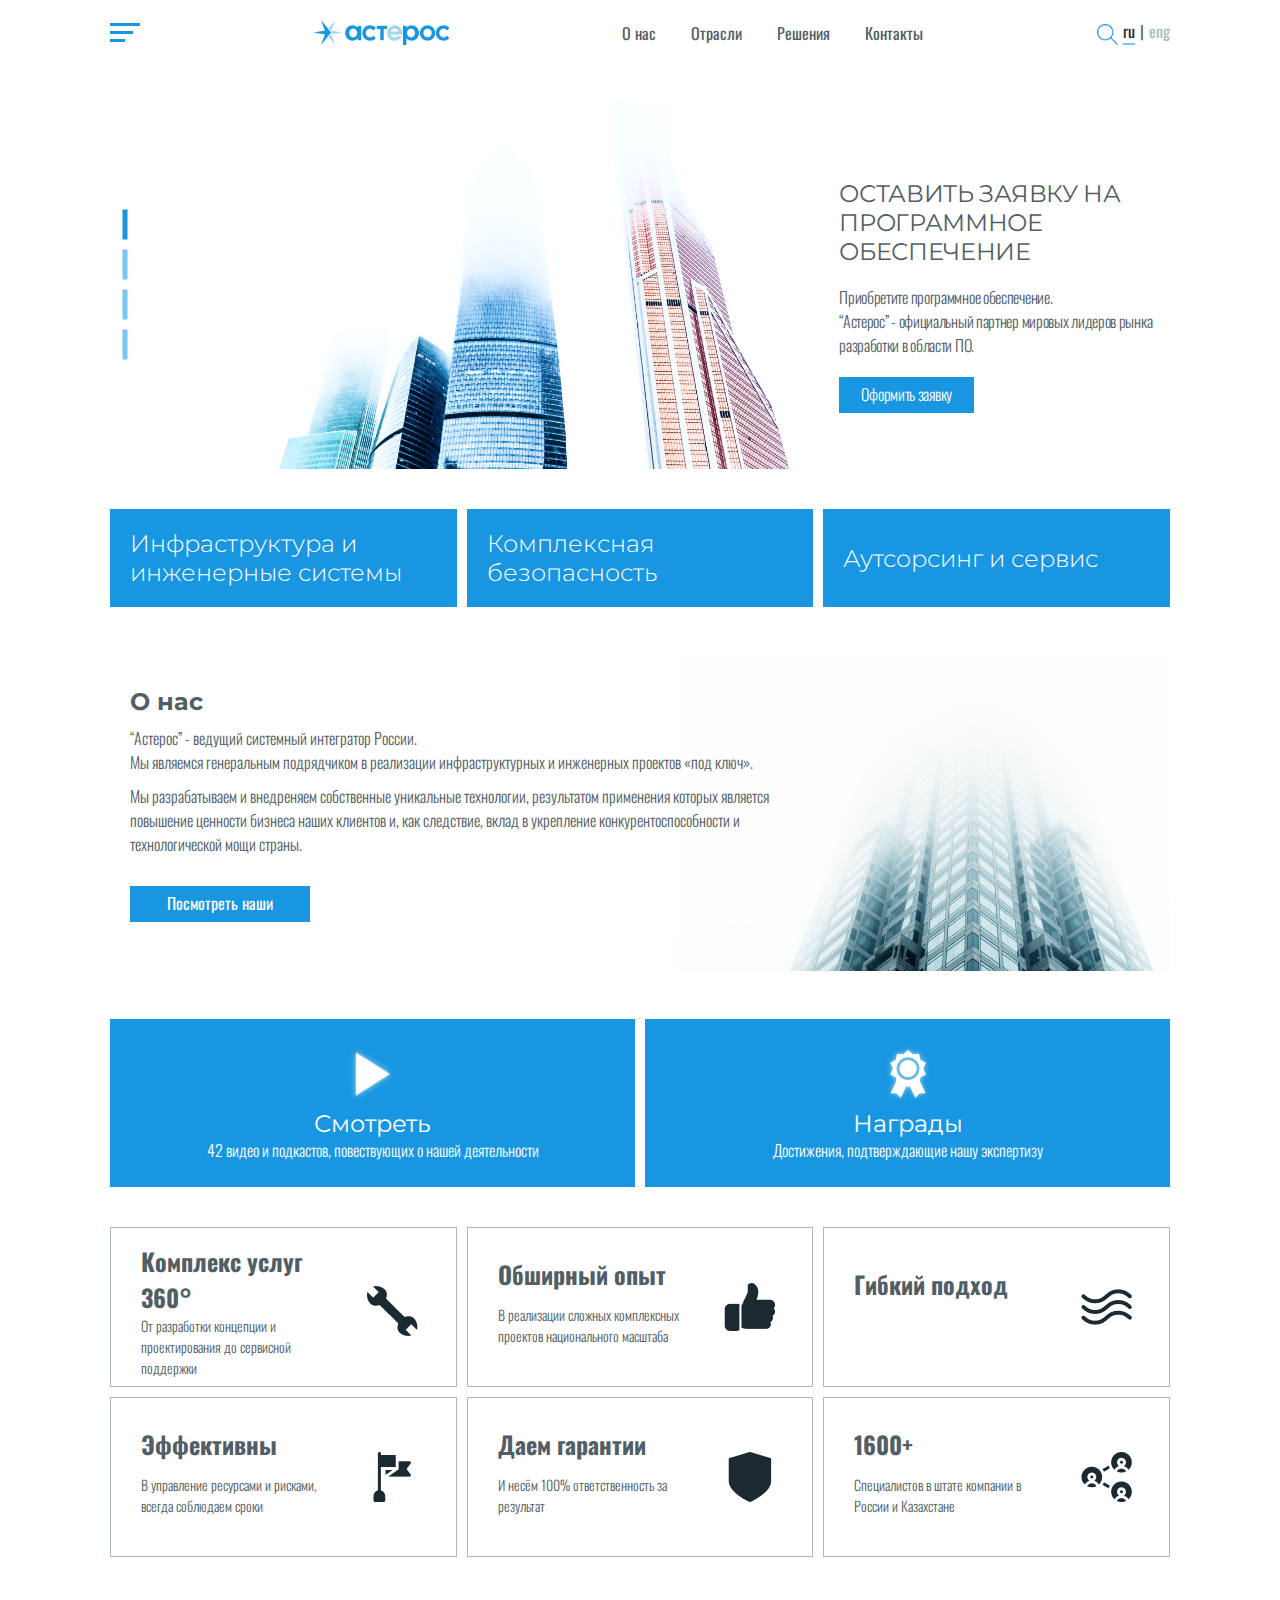
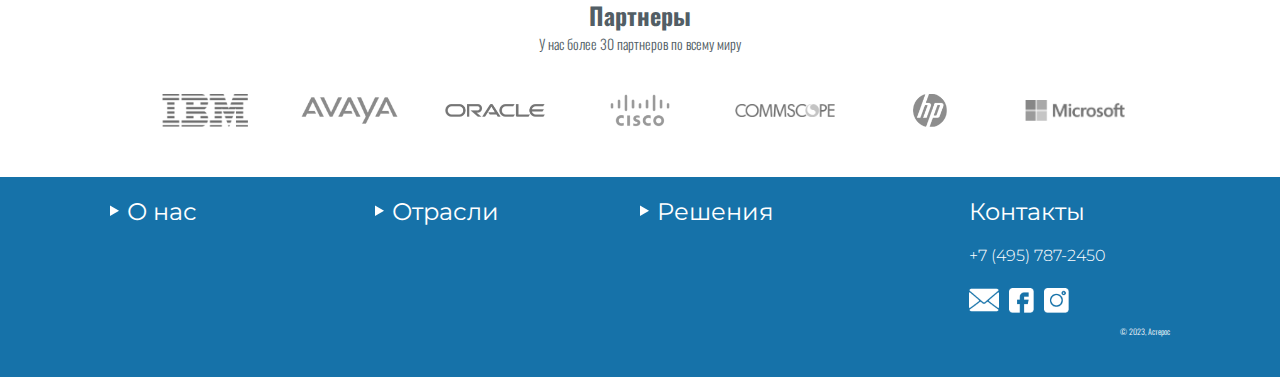
==== commit 1d13c359: "project rework" ====
--- a/index.html
+++ b/index.html
@@ -1,342 +1,316 @@
-<!DOCTYPE html>
-<html lang="ru">
-<head>
-    <meta charset="UTF-8">
-    <meta name="viewport" content="width=device-width, initial-scale=1.0">
-    <link rel="stylesheet" href="style.css">
-    <link href="https://fonts.googleapis.com/css2?family=Montserrat:wght@200;300&family=Oswald:wght@200;300;400&display=swap" rel="stylesheet">
-    <script src="https://ajax.googleapis.com/ajax/libs/jquery/2.2.0/jquery.min.js"></script>
-    <script>
-     jQuery(document).ready(function($){ 
-        $(".header__burger").click(function(){
-		$(".menu--dis").toggleClass("menu"); return false;
-	});
-        $(".menu__burger").click(function(){
-		$(".menu--dis").toggleClass("menu"); return false;
-	    });
-    });
-     </script>
-    <title>Asteros</title>
-</head>
-
-<body>
-    <!-- Header -->
-    <header class="header">
-
-        <div class="menu--dis">
-            <div class="menu--white">
-                <div class="menu__burger"><img src="img/header/menu/burger.png" alt=""></div>
-
-                <div class="menu__title">
-                    <div class="menu__logo"><img src="img/header/Logo.png" alt=""></div>
-                    <div class="menu__links">
-                        <div class="menu__links--text">О нас</div>
-                        <div class="menu__links--text active">Отрасли</div>
-                        <div class="menu__links--text">Решения</div>
-                        <div class="menu__links--text">Контакты</div>
-                    </div>
-                </div>
-            </div>
-            <div class="menu--blue">
-                <div class="menu__inner">
-                    <div class="menu__text">
-                        <a href="#">Промышленность</a>
-                        <a href="#">Телекоммуникации</a>
-                        <a href="#">Финансы</a>
-                        <a href="#">Энергетика</a>
-                        <a href="#">Аэропорты</a>
-                        <a href="#">Госсектор</a>
-                        <a href="#">Финансы</a>
-                        <a href="#">Энергетика</a>
-                        <a href="#">Гостиницы</a>
-                        <a href="#">Нефть и газ</a>
-                        <a href="#">Спорт</a>
-                        <a href="#">Недвижимость и строительство</a>
-                    </div>
-
-                    <div class="proj">
-                        <a href="">
-                            <div class="proj__title">Последний проект</div>
-                            <div class="proj__img"><img src="img/header/menu/proj.png" alt=""></div>
-                            <div class="proj__text">ТЦ “РУМЯНЦЕВО”</div>
-                        </a>
-                    </div>
-                </div>
-            </div>
-        </div>
-
-
-
-
-        <div class="container">
-            <div class="header__inner">
-                <div class="header__burger">
-                    <img src="img/header/burger.png" alt="">
-                </div>
-
-                <div class="header__logo">
-                    <img src="img/header/Logo.png" alt="">
-                </div>
-
-                <nav class="nav">
-                        <a class='nav__link' href="#">О нас</a>
-                        <a class='nav__link' href="#">Отрасли</a>
-                        <a class='nav__link' href="#">Решения</a>
-                        <a class='nav__link' href="#">Контакты</a>
-                </nav>
-
-                <form class="search">
-                    <input class="search__item" type="search" name="search" placeholder='Поиск' id="">
-                    <button class="search__btn" type='submit'><img src="img/header/search.png" alt=""></button>
-                </form>
-
-                <div class="header__lang">
-                   <a class='lang lang active' href="#">ru</a>
-                   <a class='lang eng' href="#">eng</a>
-                </div>
-            </div>
-
-            
-
-
-
-
-
-        </div>
-    </header>
-    <!-- /Header -->
-
-    <!-- Intro -->
-    <div class="intro">
-        <div class="container">
-            <div class="slider">
-                <div class="slider__item"></div>
-                <div class="slider__item"></div>
-                <div class="slider__item"></div>
-                <div class="slider__item slider__item--active"></div>
-            </div>
-            <div class="intro__inner">
-                <div class="intro__img">
-                    <img src="img/intro/intro.png" alt="">
-                </div>
-
-                <div class="intro__text">
-                    <div class="intro__title">
-                        <h1>Офис <br>под ключ</h1>
-                    </div>
-
-                    <div class="intro__description">
-                        <p>Расширяйте горизонты с решениями “Астерос” по организации инфраструктуры офиса</p>
-                    </div>
-
-                    <button class="intro__btn btn">Узнать больше</button>
-                </div>
-            </div>
-        </div>
-    </div>
-    <!-- /Intro -->
-
-    <!-- Content -->
-    <section class="section">
-        <div class="container">
-            <div class="content">
-                <div class="content__menu content__menu--top ">
-                    <button class="content__btn content__btn--top">Инфраструктура
-                        и инженерные системы</button>
-                    <button class="content__btn content__btn--top">Комплексная
-                        безопасность</button>
-                    <button class="content__btn content__btn--top">Аутсорсинг и сервис</button>
-                </div>
-
-                <div class="aboutus">
-
-                    <div class="aboutus__text">
-                        <div class="aboutus__title"><h2>О нас</h2></div>
-
-                        <div class="aboutus__description">“Астерос” - ведущий системный интегратор России.
-                        <br>Мы являемся генеральным подрядчиком в реализации инфраструктурных и инженерных проектов «под ключ».<br>
-                        <br>Мы разрабатываем и внедреняем собственные уникальные технологии, результатом применения которых является повышение ценности бизнеса наших клиентов и, как следствие, вклад в укрепление конкурентоспособности и тех нологической мощи страны.</div>
-
-                        <div class="aboutus__btn btn"><a href="#">Посмотреть наши проекты</a></div>
-                    </div>
-
-                    <div class="aboutus__img"><img src="img/content/img.png" alt=""></div>
-                </div>
-
-                <div class="content__menu content__menu--bottom">
-                    <a href="#">
-                        <div class="content__btn content__btn--bottom">
-                            <div class="content__icon">
-                                <img src="img/content/play.png" alt="">
-                            </div>
-
-                            <div class="content__title"><h2>Смотреть</h2></div>
-
-                            <div class="content__text">
-                                <p>42 видео и подкастов, повествующих о нашей деятельности </p>
-                            </div>
-                        </div>
-                    </a>
-
-                    <a href="#">
-                        <div class="content__btn content__btn--bottom">
-                            <div class="content__icon">
-                                <img src="img/content/reward.png" alt="">
-                            </div>
-
-                            <div class="content__title"><h2>Награды</h2></div>
-
-                            <div class="content__text">
-                                <p>Достижения, подтверждающие нашу экспертизу </p>
-                            </div>
-                        </div>
-                    </a>
-                </div>
-            </div>
-        </div>
-    </section>
-    <!-- /Content -->
-
-    <!-- Advantage -->
-    <section class="section">
-        <div class="container">
-            <div class="advantage">
-                <div class="advantage__block">
-                    <div class="advantage__text">
-                        <div class="advantage__title"><h2>Комплекс услуг 360°</h2></div>
-                        <div class="advantage__description">От разработки концепции и проектирования до сервисной поддержки</div>
-                    </div>
-                    <div class="advantage__icon"><img src="img/advantage/key.png" alt=""></div>
-                </div>
-
-                <div class="advantage__block">
-                    <div class="advantage__text">
-                        <div class="advantage__title"><h2>Обширный опыт</h2></div>
-                        <div class="advantage__description">В реализации сложных комплексных проектов национального масштаба</div>
-                    </div>
-                    <div class="advantage__icon"><img src="img/advantage/like.png" alt=""></div>
-                </div>
-
-                <div class="advantage__block last">
-                    <div class="advantage__text">
-                        <div class="advantage__title"><h2>Гибкий подход</h2></div>
-                        <div class="advantage__description advantage__description--disable"></div>
-                    </div>
-                    <div class="advantage__icon"><img src="img/advantage/wave.png" alt=""></div>
-                </div>
-
-                <div class="advantage__block">
-                    <div class="advantage__text">
-                        <div class="advantage__title"><h2>Эффективны</h2></div>
-                        <div class="advantage__description">В управление ресурсами и рисками, всегда соблюдаем сроки</div>
-                    </div>
-                    <div class="advantage__icon"><img src="img/advantage/flag.png" alt=""></div>
-                </div>
-
-                <div class="advantage__block">
-                    <div class="advantage__text">
-                        <div class="advantage__title"><h2>Даем гарантии</h2></div>
-                        <div class="advantage__description">И несём 100% ответственность за результат</div>
-                    </div>
-                    <div class="advantage__icon"><img src="img/advantage/shld.png" alt=""></div>
-                </div>
-
-                <div class="advantage__block last">
-                    <div class="advantage__text">
-                        <div class="advantage__title"><h2>1600+</h2></div>
-                        <div class="advantage__description">Специалистов в штате компании в России и Казахстане</div>
-                    </div>
-                    <div class="advantage__icon"><img src="img/advantage/pers.png" alt=""></div>
-                </div>
-
-            </div>
-        </div>
-    </section>
-    <!-- /Advantage -->
-
-    <!-- Partners -->
-    <section class="section">
-        <div class="container">
-            <div class="partners">
-                <div class="partners__text">
-                    <div class="partners__title"><h2>Партнеры</h2></div>
-                    <div class="partners__description">У нас более 30 партнёров по всему СНГ</div>
-                </div>
-                <div class="partners__icons">
-                    <div class="partners__img"><img src="img/partners/ibm.png" alt=""></div>
-                    <div class="partners__img"><img src="img/partners/avaya.png" alt=""></div>
-                    <div class="partners__img"><img src="img/partners/oracle.png" alt=""></div>
-                    <div class="partners__img"><img src="img/partners/cisco.png" alt=""></div>
-                    <div class="partners__img"><img src="img/partners/commscope.png" alt=""></div>
-                    <div class="partners__img"><img src="img/partners/hp.png" alt=""></div>
-                    <div class="partners__img"><img src="img/partners/ms.png" alt=""></div>
-                </div>
-            </div>
-        </div>
-    </section>
-    <!-- /Partners -->
-
-    <!-- Footer -->
-    <footer class="footer">
-        <div class="container">
-            <div class="footer__menu">
-                <div class="footer__col">
-                    <div class="footer__title"><h2>О нас</h2></div>
-                    <div class="footer__links">
-                        <a href="">О компании</a>
-                        <a href="">Лицензии и сертификаты</a>
-                        <a href="">Политика компании и соглашения</a>
-                        <a href="">Награды</a>
-                        <a href="">Партнеры</a>
-                    </div>
-                </div>
-
-                <div class="footer__col">
-                    <div class="footer__title"><h2>Отрасли</h2></div>
-                    <div class="footer__links">
-                        <a href="">Промышленность</a>
-                        <a href="">Телекоммуникации</a>
-                        <a href="">Финансы</a>
-                        <a href="">Энергетика</a>
-                        <a href="">Аэропорты</a>
-                        <a href="">Госсектор</a>
-                        <a href="">Финансы</a>
-                        <a href="">Энергетика</a>
-                        <a href="">Гостиницы</a>
-                        <a href="">Нефть и газ</a>
-                        <a href="">Спорт</a>
-                        <a href="">Недвижимость и строительство</a>
-                    </div>
-                </div>
-
-                <div class="footer__col">
-                    <div class="footer__title"><h2>Решения</h2></div>
-                    <div class="footer__links">
-                        <a href="">Инфраструктура и инженерные системы</a>
-                        <a href="">Системы безопасности</a>
-                        <a href="">Аутсорсинг и сервис</a>
-                    </div>
-                </div>
-
-                <div class="footer__col">
-                    <div class="footer__title"><h2>Контакты</h2></div>
-                    <div class="footer__contacts">
-                        <h2>+7 (495) 787-2450</h2>
-                        <div class="footer__social">
-                            <a href=""><img src="img/social/mail.png" alt=""></a>
-                            <a href=""><img src="img/social/fb.png" alt=""></a>
-                            <a href=""><img src="img/social/insta.png" alt=""></a>
-                        </div>
-                    </div>
-                </div>
-            </div>
-            <div class="footer__row">
-                <div class="footer__text">© 2020, Астерос</div>
-            </div>
-        </div>
-    </footer>
-    <!-- /Footer -->
-
-</body>
-
-</html>
+<!DOCTYPE html>
+<html lang="ru">
+<head>
+    <meta charset="UTF-8">
+    <meta name="viewport" content="width=device-width, initial-scale=1.0">
+    <link rel="shortcut icon" href="/img/favicon.png" type="image/x-icon">
+    <link rel="stylesheet" href="style/style.css">
+    <title>Астерос</title>
+</head>
+<body class="page">
+    <header class="header page__header">
+        <button class="toggler header__toggler">
+            <span class="toggler__line toggler__line--top">&nbsp;</span>
+            <span class="toggler__line toggler__line--middle">&nbsp;</span>
+            <span class="toggler__line toggler__line--bottom">&nbsp;</span>
+        </button>
+
+        <nav class="menu header__menu menu--hidden">
+
+            <form role="search" action="/search" method="get" class="search menu__search ">
+                <input placeholder="Поиск" type="search" name="search-text" id="search" class="search__input"/>
+                <button class="search__button twitchy"></button>
+            </form>
+
+            <ul class="list menu__list">
+                <li class="about list__category"><a href="#" class="list__title page__title link">О нас</a>
+                    <ul class="submenu">
+                        <li class="submenu__item link"><a href="#">О компании</a></li>
+                        <li class="submenu__item link"><a href="#">Лицензии и сертификаты</a></li>
+                        <li class="submenu__item link"><a href="#">Политика компании и соглашения</a></li>
+                        <li class="submenu__item link"><a href="#">Награды</a></li>
+                        <li class="submenu__item link"><a href="#">Партнеры</a></li>
+                    </ul>
+                </li>
+
+                <li class="industry list__category"><a href="#" class="list__title page__title link">Отрасли</a>
+                    <ul class="submenu">
+                        <li class="submenu__item link"><a href="#">Промышленность</a></li>
+                        <li class="submenu__item link"><a href="#">Телекоммуникации</a></li>
+                        <li class="submenu__item link"><a href="#">Финансы</a></li>
+                        <li class="submenu__item link"><a href="#">Энергетика</a></li>
+                        <li class="submenu__item link"><a href="#">Аэропорты</a></li>
+                        <li class="submenu__item link"><a href="#">Госсектор</a></li>
+                        <li class="submenu__item link"><a href="#">Финансы</a></li>
+                        <li class="submenu__item link"><a href="#">Энергетика</a></li>
+                        <li class="submenu__item link"><a href="#">Гостиницы</a></li>
+                        <li class="submenu__item link"><a href="#">Нефть и газ</a></li>
+                        <li class="submenu__item link"><a href="#">Спорт</a></li>
+                        <li class="submenu__item link"><a href="#">Недвижимость
+                            и строительство</a></li> 
+                    </ul>
+                </li>
+
+                <li class="solutions list__category"><a href="#" class="list__title page__title link">Решения</a>
+                    <ul class="submenu">
+                        <li class="submenu__item link"><a href="#">Инфраструктура и инженерные системы</a></li>
+                        <li class="submenu__item link"><a href="#">Системы безопасности</a></li>
+                        <li class="submenu__item link"><a href="#">Аутсорсинг и сервис</a></li>
+                    </ul>
+                </li>
+
+                <li class="contacts list__category"><a href="#" class="list__title page__title link">Контакты</a>
+                    <ul class="submenu">
+                        <li class="submenu__item link"><a href="#">Заказать звонок</a></li>
+                        <li class="submenu__item link"><a href="#">Мы в соц.сетях</a></li> 
+                    </ul>
+                </li>
+            </ul>     
+        </nav>
+
+        <a href="#">
+            <picture>
+                <source class="header__logo" srcset="img/header/Logo.webp" type="image/webp" alt="Company logo">
+                <img class="header__logo" src="img/header/Logo.png" alt="Company logo"
+            </picture>
+        </a>
+
+        <nav class="nav header__nav">
+            <ul class="nav__list">
+                <li class="nav__item underscore"><a href="#">О нас</a></li>
+                <li class="nav__item underscore"><a href="#">Отрасли</a></li>
+                <li class="nav__item underscore "><a href="#">Решения</a></li>
+                <li class="nav__item underscore"><a href="#">Контакты</a></li>
+            </ul>
+        </nav>
+
+        <div class="utilities header__utilities">
+            <button class="header__search twitchy"></button>
+            
+            <a href="#" class="header__language language--active underscore">ru </a> 
+            | 
+            <a href="#" class="header__language underscore">eng</a> 
+        </div> 
+    </header>
+
+    <section class="hero page__hero page__section">
+        <div class="slider hero__slider">
+            <div class="container slider__container">
+                <div class="card slider__card">
+                        <img class="card__image" src="img/hero/hero1.png" alt="hero slide">
+                        <h2 class="card__title">Оставить заявку на программное обеспечение</h2>
+                        <p class="card__description">Приобретите программное обеспечение.<br>“Астерос” - официальный партнер мировых лидеров рынка разработки в области ПО.</p>
+                        <a href="/form.html" class="button card__button hover"> Оформить заявку </a>
+                </div>
+                
+                <div class="card slider__card">
+                    <img class="card__image" src="img/hero/hero1.png" alt="hero slide">
+                        <h2 class="card__title">Офис под ключ</h2>
+                        <p class="card__description">
+                            Расширяйте горизонты с решениями “Астерос” по организации инфраструктуры офиса
+                        </p>
+                        <a href="#" class="button card__button hover"> Оформить заявку </a>
+                </div>
+
+                <div class="card slider__card">
+                    <img class="card__image" src="img/hero/hero1.png" alt="hero slide">
+                    <h2 class="card__title">Офис под ключ</h2>
+                    <p class="card__description">
+                        Расширяйте горизонты с решениями “Астерос” по организации инфраструктуры офиса
+                    </p>
+                    <a href="#" class="button card__button hover"> Оформить заявку </a>
+                </div>  
+
+                <div class="card slider__card">
+                    <img class="card__image" src="img/hero/hero1.png" alt="hero slide">
+                    <h2 class="card__title">Офис под ключ</h2>
+                    <p class="card__description">
+                        Расширяйте горизонты с решениями “Астерос” по организации инфраструктуры офиса
+                    </p>
+                    <a href="#" class="button card__button hover"> Оформить заявку </a>
+
+                </div>
+            </div>
+            <div class="control slider__control">
+                <div class="control__item control__item--active"></div>
+                <div class="control__item"></div>
+                <div class="control__item"></div>
+                <div class="control__item"></div>
+            </div>
+        </div>
+    </section>
+
+    <main class="main page__main page__section">
+        <section class="services main__section">
+            <a href="#" class="services__card page__title hover">
+                Инфраструктура и инженерные системы
+            </a>
+            
+            <a href="#" class="services__card page__title hover">
+                Комплексная безопасность
+            </a>
+            
+            <a href="#" class="services__card page__title hover">
+                Аутсорсинг и сервис
+            </a>
+        </section>
+
+        <section class="about-us main__section">
+            <h2 class="about-us__title  page__title">О нас</h2>
+            
+            <p class="about-us__paragraph about-us__paragraph--one">
+                “Астерос” - ведущий системный интегратор России.<br/>
+                Мы являемся генеральным подрядчиком в реализации инфраструктурных и инженерных проектов «под ключ».
+            </p>
+            <p class="about-us__paragraph about-us__paragraph--two">
+                Мы разрабатываем и внедреняем собственные уникальные технологии, результатом применения которых является повышение ценности бизнеса
+                наших клиентов и, как следствие, вклад в укрепление конкурентоспособности и технологической мощи страны.
+            </p>
+            
+            <button class="button about-us__button hover"> Посмотреть наши проекты</button>
+        </section>
+
+        <section class="more main__section">
+            <a href="#" class="more-block more__block hover">
+                <img class="more-block__icon" src="/img/content/play.png" alt="decorative icon">
+                <h3 class="more-block__title page__title">Смотреть</h3>
+                <p class="more-block__text">42 видео и подкастов, повествующих о нашей деятельности </p>
+            </a>
+            
+            <a href="#" class="more-block more__block hover">
+                <img class="more-block__icon" src="/img/content/reward.png" alt="decorative icon">
+                <h3 class="more-block__title page__title">Награды</h3>
+                <p class="more-block__text">Достижения, подтверждающие нашу экспертизу</p>
+            </a>
+            
+        </section>
+
+        <section class="advantages main__section">
+            <div class="advantage-block advantage__block">
+                <h3 class="advantage-block__title page__title">Комплекс услуг 360°</h3>
+                <p class="advantage-block__description">
+                    От разработки концепции и проектирования до сервисной поддержки
+                </p>
+                <img class="advantage-block__icon" src="/img/advantage/wrench.png" alt="decorative icon">
+            </div>
+            <div class="advantage-block advantage__block">
+                <h3 class="advantage-block__title page__title">Обширный опыт</h3>
+                <p class="advantage-block__description">
+                    В реализации сложных комплексных проектов национального масштаба
+                </p>
+                <img class="advantage-block__icon" src="/img/advantage/thumbup.png" alt="decorative icon">
+            </div>
+            <div class="advantage-block advantage__block">
+                <h3 class="advantage-block__title page__title">Гибкий подход</h3>
+                <p class="advantage-block__description">
+                </p>
+                <img class="advantage-block__icon" src="/img/advantage/wave.png" alt="decorative icon">
+            </div>
+            <div class="advantage-block advantage__block">
+                <h3 class="advantage-block__title page__title">Эффективны</h3>
+                <p class="advantage-block__description">
+                    В управление ресурсами и рисками, всегда соблюдаем сроки
+                </p>
+                <img class="advantage-block__icon" src="/img/advantage/flag.png" alt="decorative icon">
+            </div>
+            <div class="advantage-block advantage__block">
+                <h3 class="advantage-block__title page__title">Даем гарантии</h3>
+                <p class="advantage-block__description">
+                    И несём 100% ответственность за результат
+                </p>
+                <img class="advantage-block__icon" src="/img/advantage/shield.png" alt="decorative icon">
+            </div>
+            <div class="advantage-block advantage__block">
+                <h3 class="advantage-block__title page__title">1600+</h3>
+                <p class="advantage-block__description">
+                    Специалистов в штате компании в России и Казахстане
+                </p>
+                <img class="advantage-block__icon" src="/img/advantage/people.png" alt="decorative icon">
+            </div>
+        </section>
+
+        <section class="partners main__section">
+            <h2 class="partners__title page__title">Партнеры</h2>
+            <p class="partners__subtitle">У нас более 30 партнеров по всему миру</p>
+            <div class="partners__list">
+                <img src="/img/partners/ibm.png" alt="IBM" class="partners__item twitchy">
+                <img src="/img/partners/avaya.png" alt="AVAYA" class="partners__item twitchy">
+                <img src="/img/partners/oracle.png" alt="ORACLE" class="partners__item twitchy">
+                <img src="/img/partners/cisco.png" alt="CISCO" class="partners__item twitchy">
+                <img src="/img/partners/commscope.png" alt="COMMSCOPE" class="partners__item twitchy">
+                <img src="/img/partners/hp.png" alt="HP" class="partners__item twitchy">
+                <img src="/img/partners/microsoft.png" alt="MICROSOFT" class="partners__item twitchy">
+            </div>
+        </section>
+    </main>
+
+    <footer class="footer page__footer">
+        <div class="page__section footer__wrapper">
+            <details class="footer-menu footer__about">
+                <summary>
+                    <h3 class="footer__title page__title link">О нас</h3>
+                </summary>
+                <ul class="footer-list">
+                    <li class="footer-list__item link"><a href="#">О компании</a></li>
+                    <li class="footer-list__item link"><a href="#">Лицензии и сертификаты</a></li>
+                    <li class="footer-list__item link"><a href="#">Политика компании и соглашения</a></li>
+                    <li class="footer-list__item link"><a href="#">Награды</a></li>
+                    <li class="footer-list__item link"><a href="#">Партнеры</a></li>
+                </ul>
+            </details>
+    
+            <details class="footer-menu footer__industry">
+                <summary>
+                    <h3 class="footer__title page__title link">Отрасли</h3>
+                </summary>
+                <ul class="footer-list">
+                    <li class="footer-list__item link"><a href="#">Промышленность</a></li>
+                    <li class="footer-list__item link"><a href="#">Телекоммуникации</a></li>
+                    <li class="footer-list__item link"><a href="#">Финансы</a></li>
+                    <li class="footer-list__item link"><a href="#">Энергетика</a></li>
+                    <li class="footer-list__item link"><a href="#">Аэропорты</a></li>
+                    <li class="footer-list__item link"><a href="#">Госсектор</a></li>
+                    <li class="footer-list__item link"><a href="#">Финансы</a></li>
+                    <li class="footer-list__item link"><a href="#">Энергетика</a></li>
+                    <li class="footer-list__item link"><a href="#">Гостиницы</a></li>
+                    <li class="footer-list__item link"><a href="#">Нефть и газ</a></li>
+                    <li class="footer-list__item link"><a href="#">Спорт</a></li>
+                    <li class="footer-list__item link"><a href="#">Недвижимость и строительство</a></li>
+                </ul>
+            </details>
+    
+            <details class="footer-menu footer__solutions">
+                <summary>
+                    <h3 class="footer__title page__title link">Решения</h3>
+                </summary>
+                <ul class="footer-list">
+                    <li class="footer-list__item link"><a href="#">Инфраструктура и инженерные системы</a></li>
+                    <li class="footer-list__item link"><a href="#">Системы безопасности</a></li>
+                    <li class="footer-list__item link"><a href="#">Аутсорсинг и сервис</a></li>
+                </ul>
+            </details>
+    
+            <div class="contacts">
+                <h3 class="footer__title contacts__title page__title">Контакты</h3>
+                <a class="contacts__phone link" href="#">+7 (495) 787-2450</a>
+                <div class="socials">
+                    <a href="#"> 
+                        <img class="socials__item socials__item--mail twitchy" src="/img/social/mail.png" alt="mail icon">
+                    </a>
+                    <a href="#"> 
+                        <img class="socials__item socials__item--facebook twitchy" src="/img/social/fb.png" alt="facebook icon">
+                    </a>
+                    <a href="#"> 
+                        <img class="socials__item socials__item--instagram twitchy" src="/img/social/insta.png" alt="instagram icon">
+                    </a>
+                </div>
+            </div>
+            <p class="copy">© 2023, Астерос</p>
+        </div>
+        
+    </footer>
+
+    <script src="script/header.js"></script>
+    <script src="script/hero.js"></script>
+</body>
+</html>--- a/style/style.css
+++ b/style/style.css
@@ -0,0 +1,126 @@
+@import "header.css";
+@import "hero.css";
+@import "main.css";
+@import "footer.css";
+@import url('https://fonts.googleapis.com/css2?family=Montserrat&family=Oswald:wght@200;300&display=swap');
+
+:root{
+    /* FONTS */
+    --montserrat-font: 'Montserrat', sans-serif;
+    --oswald-font: 'Oswald', sans-serif;
+
+    --text-copy: 0.5rem;
+    --text-xxs: 0.75rem;
+    --text-sm: 0.875rem;
+    --text: 1rem;
+
+    --title-xs: 1.1rem;
+    --title-sm: 1.15rem;
+    --title: 1.5rem;
+    --title-l: 2.25rem;
+
+    --fw-light: 300;
+    --fw-regular: 400;
+
+    /* COLORS */
+    --main-blue: #1896E1;
+    --main-blue-hover: #1897e1d0;
+    --main-dark-blue: #1672A9;
+    --main-gray: #525E65;
+    --main-white: #FFFFFF;
+    --main-black: #1B2931;
+    --secondary-gray: #A8B8C1;
+    --secondary-blue: #79C6F4;
+    --secondray-light-blue: #BDDDF1;
+    --secondary-light-gray: #C3D0D8;
+
+}
+
+*, *::before, *::after {
+    box-sizing: border-box;
+    margin: 0;
+    padding: 0;
+}
+
+a {
+    text-decoration: none;
+    color: inherit;
+}
+
+button {
+    outline: none;
+    border: none;
+}
+
+li {
+    list-style: none;
+}
+
+.page {
+    position: relative;
+    height: 1000px;
+    font-family: var(--oswald-font);
+    font-size: var(--text-sm);
+    color: var(--main-gray);
+    font-weight: var(--fw-light);
+}
+
+.page__title {
+    font-size: var(--title);
+}
+
+.page__section {
+    max-width: 1440px;
+    margin: 0 auto;
+}
+
+.scroll--hidden {
+    overflow: hidden;
+}
+
+.button {
+    text-align: center;
+    padding: 5px 10px;
+    font-family: var(--oswald-font);
+    font-size: var(--text-sm);
+    color: var(--main-white);
+    background-color: var(--main-blue);
+    cursor: pointer;
+    height: 36px;
+}
+
+.hover {
+    transition: background-color .2s linear;
+}
+
+.hover:hover {
+    background-color: var(--main-blue-hover);
+}
+
+.link {
+    transition: color .1s ease-in-out;
+}
+
+.link:hover {
+    color: var(--secondary-light-gray);
+}
+
+@media (min-width: 768px) {
+    .page {
+        font-size: var(--text);
+    }
+}
+
+@media (min-width: 1280px) {
+    .page {
+        font-size: var(--text-l);
+    }
+
+    .page__title {
+        font-size: var(--title);
+    }
+
+    .button {
+        font-size: var(--text);
+    }
+}